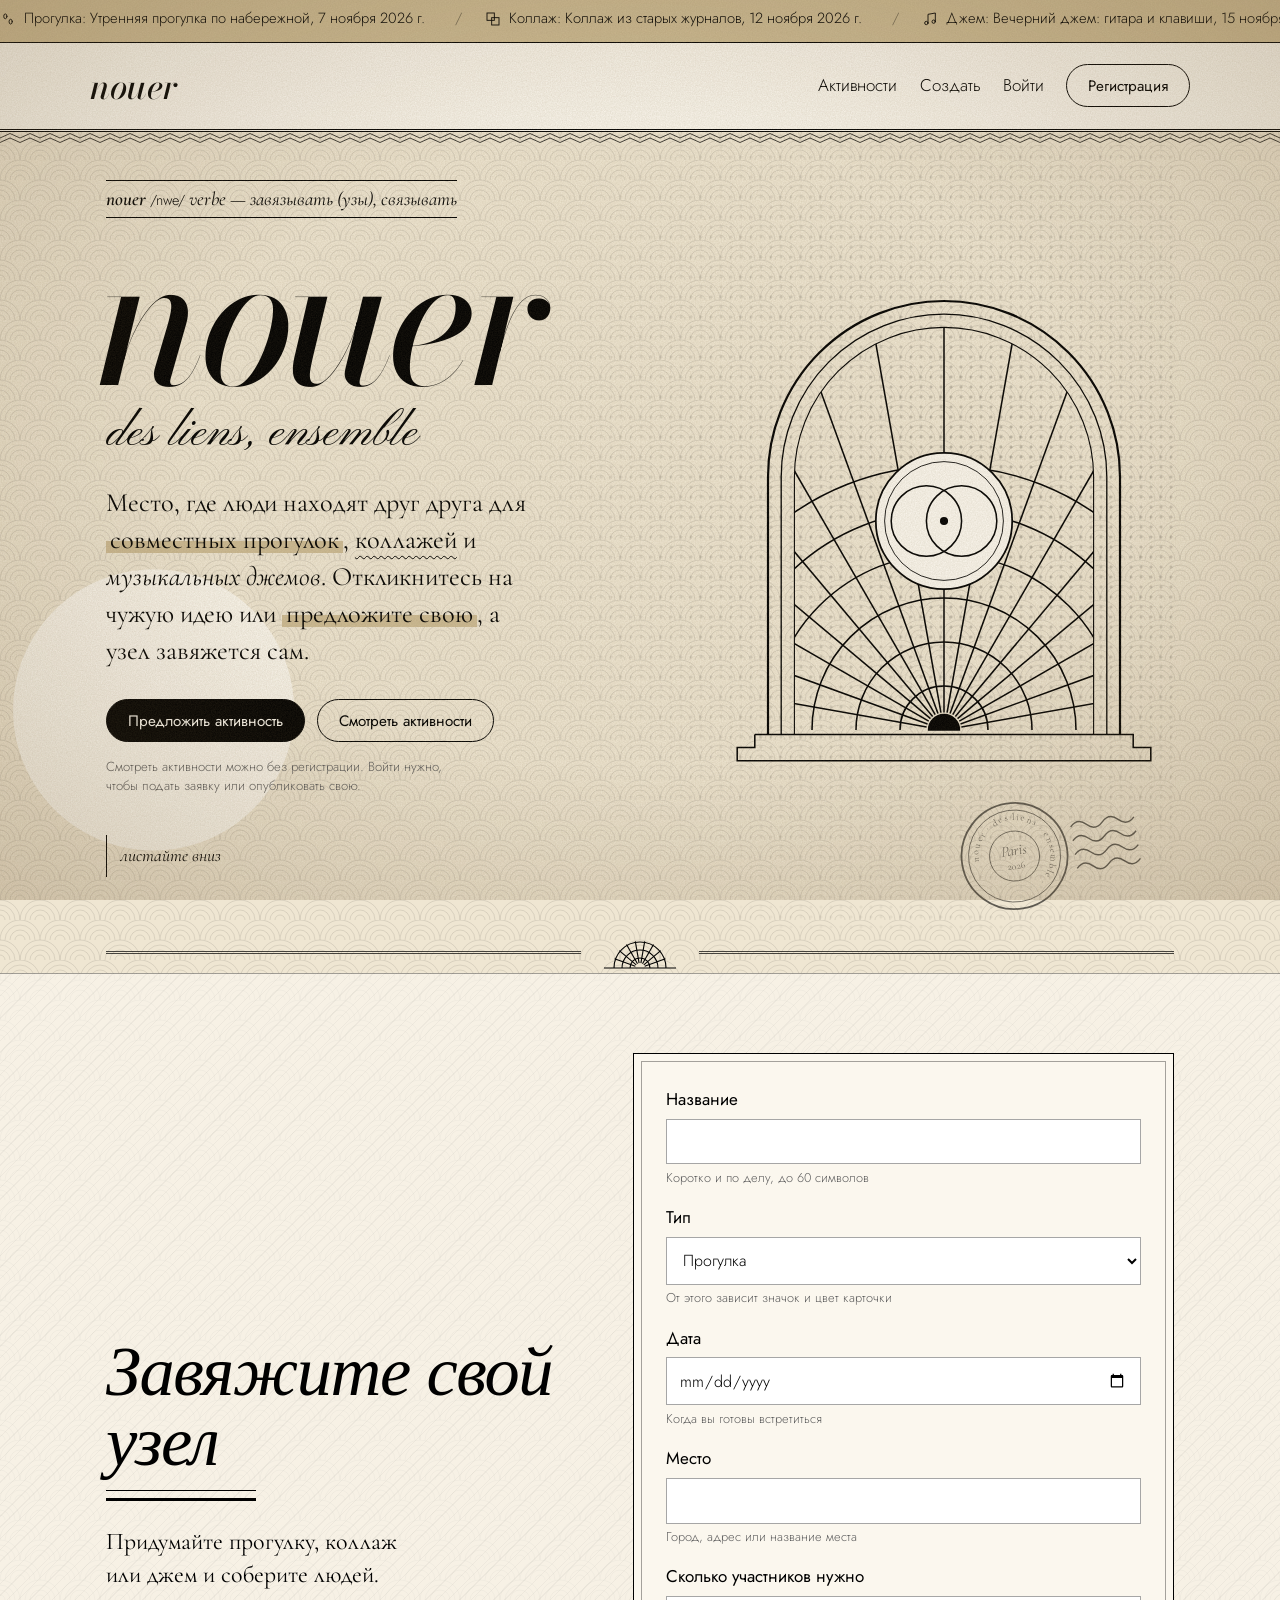
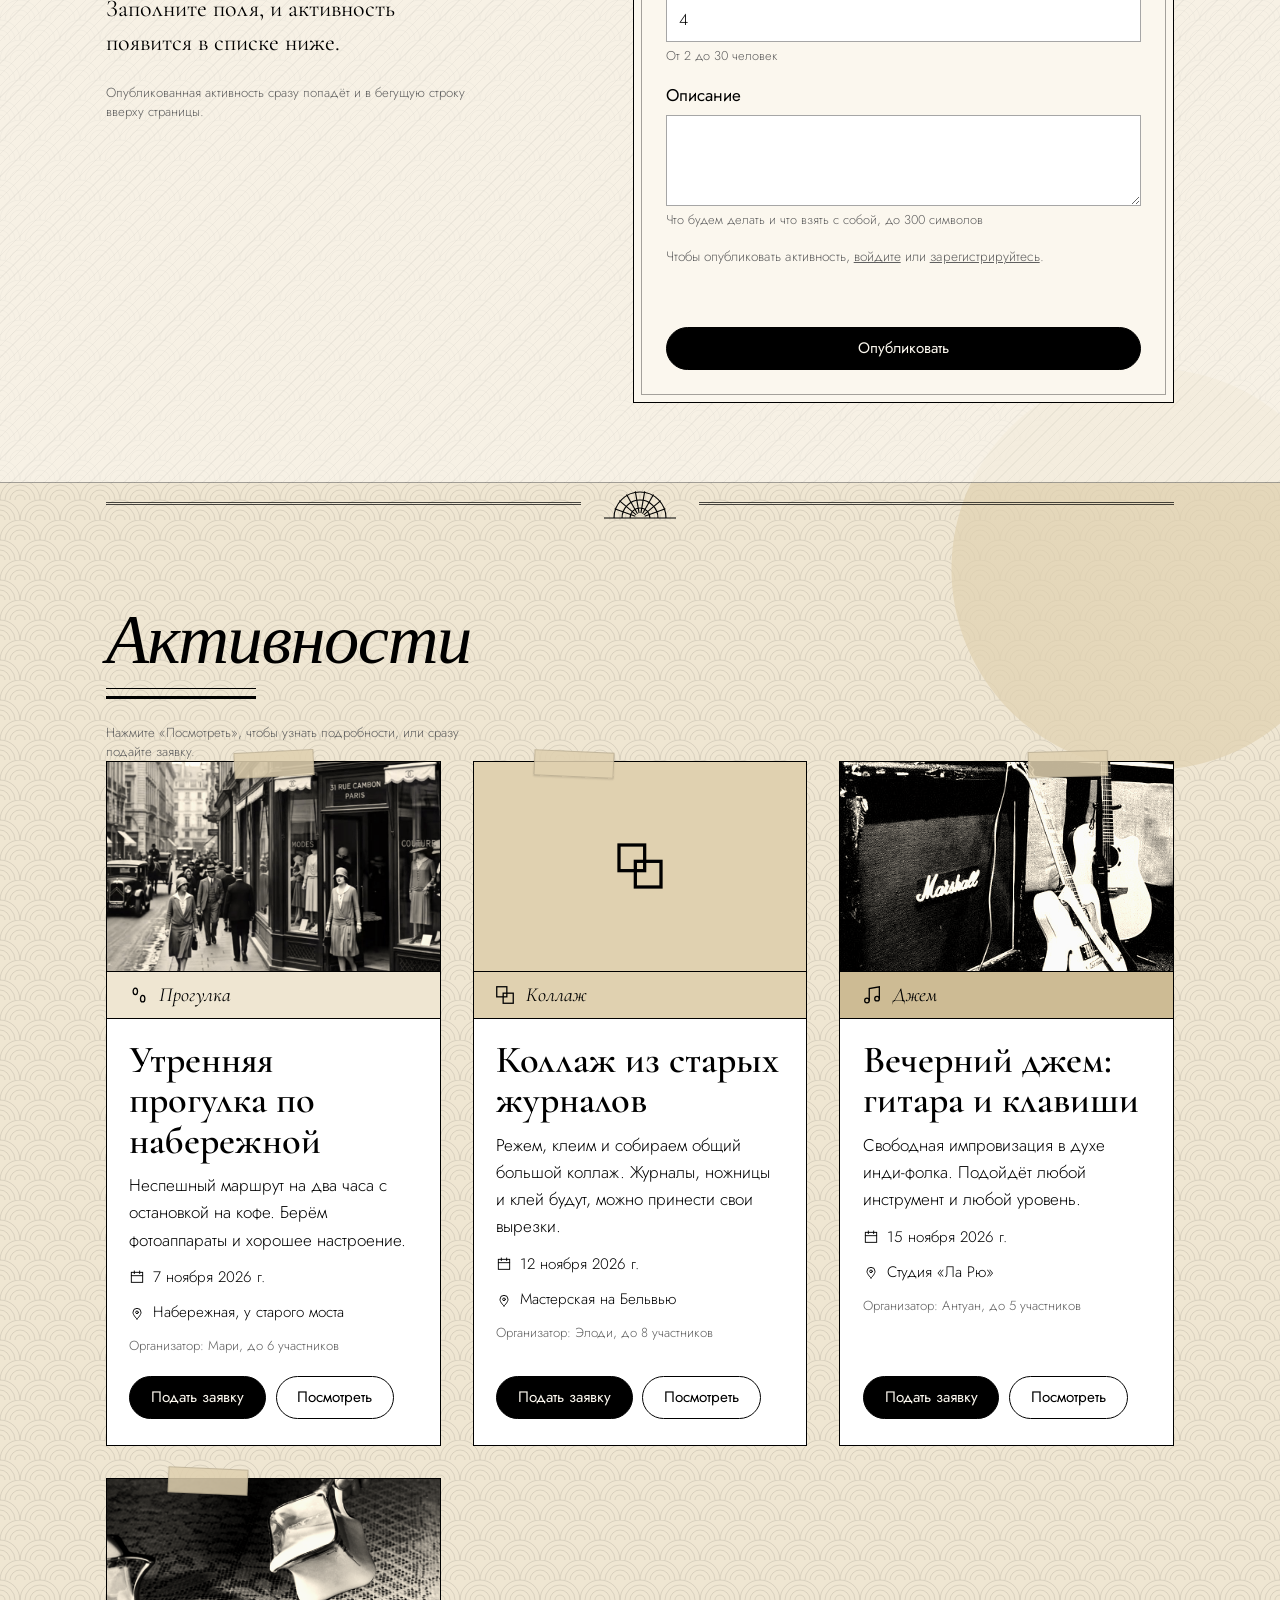
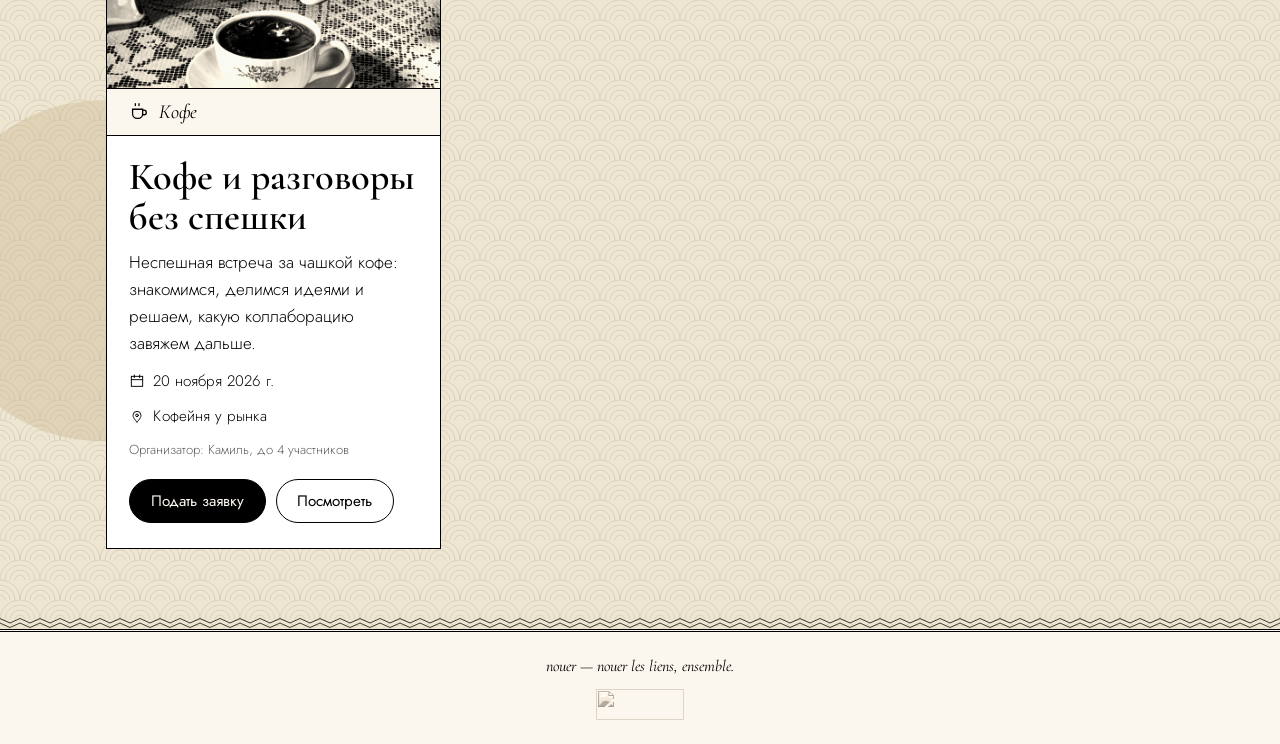
==== index.html @ 7a51d228 "Added LiveInternet counter" ====
<!DOCTYPE html>
<html lang="ru"><head><meta charset="UTF-8"><meta name="viewport" content="width=device-width,initial-scale=1"><link rel="preconnect" href="https://fonts.googleapis.com"><link rel="preconnect" href="https://fonts.gstatic.com" crossorigin><link href="https://fonts.googleapis.com/css2?family=Bodoni+Moda:ital,wght@1,400;1,600&family=Cormorant+Garamond:ital,wght@0,400;0,600;1,400;1,500&family=Jost:wght@300;400;500&family=Pinyon+Script&display=swap" rel="stylesheet"><link rel="stylesheet" href="style.css"><title>Коллаборации — nouer</title></head>
<body data-page="home">
<header id="hd" class="top"></header>
<main>
<section class="block hero" id="top">
<div class="hero-in">
<p class="entry"><i>nouer</i> <span>/nwe/</span> verbe &mdash; завязывать (узы), связывать</p>
<h1>nouer</h1>
<p class="sign">des liens, ensemble</p>
<p class="lead">Место, где люди находят друг друга для <mark>совместных прогулок</mark>, <u>коллажей</u> и <em>музыкальных джемов</em>. Откликнитесь на чужую идею или <mark>предложите свою</mark>, а узел завяжется сам.</p>
<p class="cta"><a class="btn solid" href="#create">Предложить активность</a> <a class="btn" href="#list">Смотреть активности</a></p>
<p class="note">Смотреть активности можно без регистрации. Войти нужно, чтобы подать заявку или опубликовать свою.</p>
<a class="scroll" href="#create"><i></i>листайте вниз</a>
</div>
<svg class="stamp" viewBox="0 0 230 120" fill="none" stroke="currentColor" aria-hidden="true">
<defs><path id="arc" d="M70 60m-36 0a36 36 0 1 1 72 0a36 36 0 1 1-72 0"/></defs>
<circle cx="70" cy="60" r="53" stroke-width="1.8"/><circle cx="70" cy="60" r="46" stroke-width=".8"/><circle cx="70" cy="60" r="25" stroke-width=".8"/>
<text font-size="9.6" letter-spacing="1.5" fill="currentColor" stroke="none"><textPath href="#arc">nouer · des liens · ensemble · </textPath></text>
<text x="70" y="59" text-anchor="middle" font-size="15" font-style="italic" fill="currentColor" stroke="none">Paris</text>
<text x="70" y="73" text-anchor="middle" font-size="10" fill="currentColor" stroke="none">2026</text>
<g stroke-width="1.4"><path d="M130 40q8-8 16 0t16 0t16 0t16 0"/><path d="M130 54q8-8 16 0t16 0t16 0t16 0"/><path d="M130 68q8-8 16 0t16 0t16 0t16 0"/><path d="M130 82q8-8 16 0t16 0t16 0t16 0"/></g>
</svg>
<svg class="knot" viewBox="0 0 400 440" fill="none" aria-hidden="true">
<defs><clipPath id="cl"><path d="M64 404V170A136 136 0 0 1 336 170V404Z"/></clipPath></defs>
<path class="d" pathLength="1" stroke-width="2" d="M40 404V170A160 160 0 0 1 360 170V404" style="--t:0.06s"/>
<path class="d" pathLength="1" stroke-width="1.2" d="M52 404V170A148 148 0 0 1 348 170V404" style="--t:0.12s"/>
<path class="d" pathLength="1" stroke-width="1" d="M64 404V170A136 136 0 0 1 336 170V404" style="--t:0.18s"/>
<path class="d" pathLength="1" d="M28 404H372V416H388V428H12V416H28Z" style="--t:0.24s"/>
<g clip-path="url(#cl)"><path class="d" pathLength="1" d="M160 400A40 40 0 0 1 240 400" style="--t:0.30s"/>
<path class="d" pathLength="1" d="M120 400A80 80 0 0 1 280 400" style="--t:0.36s"/>
<path class="d" pathLength="1" d="M80 400A120 120 0 0 1 320 400" style="--t:0.42s"/>
<path class="d" pathLength="1" d="M40 400A160 160 0 0 1 360 400" style="--t:0.48s"/>
<path class="d" pathLength="1" d="M0 400A200 200 0 0 1 400 400" style="--t:0.54s"/>
<path class="d" pathLength="1" d="M-40 400A240 240 0 0 1 440 400" style="--t:0.60s"/>
<line class="d" pathLength="1" x1="215.8" y1="397.2" x2="566.3" y2="335.4" style="--t:0.54s"/>
<line class="d" pathLength="1" x1="215.0" y1="394.5" x2="549.6" y2="272.8" style="--t:0.58s"/>
<line class="d" pathLength="1" x1="213.9" y1="392.0" x2="522.2" y2="214.0" style="--t:0.62s"/>
<line class="d" pathLength="1" x1="212.3" y1="389.7" x2="485.0" y2="160.9" style="--t:0.66s"/>
<line class="d" pathLength="1" x1="210.3" y1="387.7" x2="439.1" y2="115.0" style="--t:0.70s"/>
<line class="d" pathLength="1" x1="208.0" y1="386.1" x2="386.0" y2="77.8" style="--t:0.74s"/>
<line class="d" pathLength="1" x1="205.5" y1="385.0" x2="327.2" y2="50.4" style="--t:0.78s"/>
<line class="d" pathLength="1" x1="202.8" y1="384.2" x2="264.6" y2="33.7" style="--t:0.82s"/>
<line class="d" pathLength="1" x1="200.0" y1="384.0" x2="200.0" y2="28.0" style="--t:0.86s"/>
<line class="d" pathLength="1" x1="197.2" y1="384.2" x2="135.4" y2="33.7" style="--t:0.90s"/>
<line class="d" pathLength="1" x1="194.5" y1="385.0" x2="72.8" y2="50.4" style="--t:0.94s"/>
<line class="d" pathLength="1" x1="192.0" y1="386.1" x2="14.0" y2="77.8" style="--t:0.98s"/>
<line class="d" pathLength="1" x1="189.7" y1="387.7" x2="-39.1" y2="115.0" style="--t:1.02s"/>
<line class="d" pathLength="1" x1="187.7" y1="389.7" x2="-85.0" y2="160.9" style="--t:1.06s"/>
<line class="d" pathLength="1" x1="186.1" y1="392.0" x2="-122.2" y2="214.0" style="--t:1.10s"/>
<line class="d" pathLength="1" x1="185.0" y1="394.5" x2="-149.6" y2="272.8" style="--t:1.14s"/>
<line class="d" pathLength="1" x1="184.2" y1="397.2" x2="-166.3" y2="335.4" style="--t:1.18s"/></g>
<path d="M186 400A14 14 0 0 1 214 400Z" fill="currentColor"/>
<circle class="d m" pathLength="1" cx="200" cy="210" r="62" stroke-width="1.6" style="--t:1.68s"/>
<circle class="d" pathLength="1" cx="200" cy="210" r="54" stroke-width=".8" style="--t:1.74s"/>
<circle class="d" pathLength="1" cx="184" cy="210" r="32" stroke-width="1.4" style="--t:1.80s"/>
<circle class="d" pathLength="1" cx="216" cy="210" r="32" stroke-width="1.4" style="--t:1.86s"/>
<circle cx="200" cy="210" r="3" fill="currentColor"/>
</svg>
</section>
<div class="orn" aria-hidden="true"><svg viewBox="0 0 80 34" width="80" height="34" fill="none" stroke="currentColor" stroke-width="1.1"><path d="M30 32A10 10 0 0 1 50 32M22 32A18 18 0 0 1 58 32M14 32A26 26 0 0 1 66 32M4 32H76"/><line x1="44.7" y1="30.3" x2="65.4" y2="22.8"/><line x1="43.8" y1="28.8" x2="60.7" y2="14.6"/><line x1="42.5" y1="27.7" x2="53.5" y2="8.6"/><line x1="40.9" y1="27.1" x2="44.7" y2="5.4"/><line x1="39.1" y1="27.1" x2="35.3" y2="5.4"/><line x1="37.5" y1="27.7" x2="26.5" y2="8.6"/><line x1="36.2" y1="28.8" x2="19.3" y2="14.6"/><line x1="35.3" y1="30.3" x2="14.6" y2="22.8"/></svg></div>
<section class="block" id="create"><div class="split rv">
<div><h2>Завяжите свой узел</h2><p class="sub">Придумайте прогулку, коллаж или джем и соберите людей. Заполните поля, и активность появится в списке ниже.</p>
<p class="note">Опубликованная активность сразу попадёт и в бегущую строку вверху страницы.</p></div>
<form id="f" novalidate>
<label>Название<input name="title" required maxlength="60"><small>Коротко и по делу, до 60 символов</small></label>
<label>Тип<select name="type"><option value="walk">Прогулка</option><option value="collage">Коллаж</option><option value="music">Джем</option><option value="coffee">Кофе</option></select><small>От этого зависит значок и цвет карточки</small></label>
<label>Дата<input name="date" type="date" required><small>Когда вы готовы встретиться</small></label>
<label>Место<input name="place" required maxlength="60"><small>Город, адрес или название места</small></label>
<label>Сколько участников нужно<input name="max" type="number" min="2" max="30" value="4" required><small>От 2 до 30 человек</small></label>
<label>Описание<textarea name="desc" rows="3" required maxlength="300"></textarea><small>Что будем делать и что взять с собой, до 300 символов</small></label>
<p id="hint" class="hint"></p><p class="err" role="alert"></p><button class="btn solid">Опубликовать</button></form>
</div></section>
<div class="orn" aria-hidden="true"><svg viewBox="0 0 80 34" width="80" height="34" fill="none" stroke="currentColor" stroke-width="1.1"><path d="M30 32A10 10 0 0 1 50 32M22 32A18 18 0 0 1 58 32M14 32A26 26 0 0 1 66 32M4 32H76"/><line x1="44.7" y1="30.3" x2="65.4" y2="22.8"/><line x1="43.8" y1="28.8" x2="60.7" y2="14.6"/><line x1="42.5" y1="27.7" x2="53.5" y2="8.6"/><line x1="40.9" y1="27.1" x2="44.7" y2="5.4"/><line x1="39.1" y1="27.1" x2="35.3" y2="5.4"/><line x1="37.5" y1="27.7" x2="26.5" y2="8.6"/><line x1="36.2" y1="28.8" x2="19.3" y2="14.6"/><line x1="35.3" y1="30.3" x2="14.6" y2="22.8"/></svg></div>
<section class="block" id="list"><div class="rv"><h2>Активности</h2><p class="note">Нажмите «Посмотреть», чтобы узнать подробности, или сразу подайте заявку.</p><div id="grid" class="grid"></div></div></section>
</main>
<footer>nouer &mdash; nouer les liens, ensemble.
<div class="counter">
<!--LiveInternet counter--><a href="https://www.liveinternet.ru/click"
target="_blank"><img id="licntFFEA" width="88" height="31" style="border:0" 
title="LiveInternet: показано число просмотров за 24 часа, посетителей за 24 часа и за сегодня"
src="[data-uri]"
alt=""/></a><script>(function(d,s){d.getElementById("licntFFEA").src=
"https://counter.yadro.ru/hit?t17.6;r"+escape(d.referrer)+
((typeof(s)=="undefined")?"":";s"+s.width+"*"+s.height+"*"+
(s.colorDepth?s.colorDepth:s.pixelDepth))+";u"+escape(d.URL)+
";h"+escape(d.title.substring(0,150))+";"+Math.random()})
(document,screen)</script><!--/LiveInternet-->
</div>
</footer>
<script src="script.js"></script>
</body></html>
---- style.css ----
:root{--ivory:#FBF7EE;--beige:#EFE6D2;--sand:#E0D1B0;--taupe:#CDBB94;--white:#fff;--gray:#5f5f5f;--ink:#000;--line:rgba(0,0,0,.35);
--disp:"Bodoni Moda",Georgia,serif;--serif:"Cormorant Garamond",Georgia,serif;--sans:"Jost",system-ui,sans-serif;--script:"Pinyon Script",cursive}
*{box-sizing:border-box}html{scroll-behavior:smooth;scroll-padding-top:1rem}
body{margin:0;color:var(--ink);font:300 1.0625rem/1.6 var(--sans);min-height:100vh;display:flex;flex-direction:column;background:
 radial-gradient(circle at 12% 18%,rgba(251,247,238,.9) 0 140px,transparent 141px),
 radial-gradient(circle at 90% 55%,rgba(224,209,176,.7) 0 200px,transparent 201px),
 radial-gradient(circle at 8% 88%,rgba(205,187,148,.45) 0 170px,transparent 171px),
 url("data:image/svg+xml,%3Csvg xmlns='http://www.w3.org/2000/svg' width='40' height='40' fill='none' stroke='black' stroke-opacity='.09'%3E%3Cpath d='M15 20A5 5 0 0 1 25 20M10 20A10 10 0 0 1 30 20M5 20A15 15 0 0 1 35 20M0 20A20 20 0 0 1 40 20M-5 40A5 5 0 0 1 5 40M-10 40A10 10 0 0 1 10 40M-15 40A15 15 0 0 1 15 40M-20 40A20 20 0 0 1 20 40M35 40A5 5 0 0 1 45 40M30 40A10 10 0 0 1 50 40M25 40A15 15 0 0 1 55 40M20 40A20 20 0 0 1 60 40'/%3E%3C/svg%3E") 0 0/40px 40px repeat,var(--beige)}
main{flex:1;width:min(1100px,100% - 2rem);margin:0 auto;padding:2rem 0 4rem}
body[data-page=home] main{padding:0}
h1,h2,h3,.logo{font-family:var(--serif);font-weight:400;line-height:1.1;margin:0}
h2{font:italic 500 clamp(2.6rem,6vw,4.4rem)/1 var(--disp);letter-spacing:-.02em;margin-bottom:1.5rem}
h3{font-size:2.4rem;font-weight:600;line-height:1.05}
a{color:inherit}:focus-visible{outline:2px solid var(--ink);outline-offset:3px}
.ic{flex:none;vertical-align:middle}
/* бегущая строка */
.ticker{background:var(--taupe);border-bottom:1px solid var(--ink);overflow:hidden;white-space:nowrap;font-size:.92rem;padding:.45rem 0}
.track{display:inline-flex;animation:run 45s linear infinite}.ticker:hover .track{animation-play-state:paused}
.set{display:inline-flex;flex:none}.set a{display:inline-flex;align-items:center;gap:.5rem;text-decoration:none}
.set a::after{content:"/";margin:0 1.4rem;font-weight:300;opacity:.45}
@keyframes run{to{transform:translateX(-50%)}}
.top{display:flex;justify-content:space-between;align-items:center;flex-wrap:wrap;gap:1rem;padding:1rem max(1rem,calc(50% - 550px));background:var(--ivory);border-bottom:3px double var(--ink)}
.logo{font:italic 500 2.2rem var(--disp);text-decoration:none}
nav{display:flex;gap:1.4rem;align-items:center;flex-wrap:wrap}nav a{text-decoration:none}nav a:not(.btn):hover{text-decoration:underline}
.btn{display:inline-block;font:400 .95rem var(--sans);padding:.6rem 1.3rem;border:1px solid var(--ink);border-radius:999px;background:transparent;color:var(--ink);text-decoration:none;cursor:pointer;transition:background .2s,color .2s}
.btn:hover,.btn.solid{background:var(--ink);color:var(--ivory)}.btn.solid:hover{background:var(--sand);color:var(--ink)}
.btn[disabled]{background:var(--sand);color:var(--ink);cursor:default}
/* блоки главной */
.block{width:min(1100px,100% - 2rem);margin:0 auto;padding:5rem 0;min-height:calc(100vh - 7rem);display:flex;flex-direction:column;justify-content:center}
.hero{position:relative;display:grid;grid-template-columns:1.25fr 1fr;align-items:center;gap:2rem;padding:3rem 0}
.entry{display:inline-block;margin:0;padding:.4rem 0;border-block:1px solid var(--ink);font:italic 1.2rem var(--serif)}
.entry i{font-weight:600}.entry span{font:300 .9rem var(--sans)}
.hero h1{font:italic 500 clamp(5.5rem,17vw,12rem)/.85 var(--disp);letter-spacing:-.04em;margin:1rem 0 0 -.05em}
.sign{font:clamp(2rem,4vw,3rem) var(--script);margin:.4rem 0 1.4rem}
.lead{font:400 1.65rem/1.4 var(--serif);max-width:34ch;margin:0 0 1.8rem}
mark{background:linear-gradient(transparent 52%,var(--taupe) 52% 92%,transparent 92%);color:inherit;padding:0 .15em}
u{text-decoration:underline wavy var(--ink) 1px;text-underline-offset:.28em}
.lead em{font-style:italic}
.cta{display:flex;gap:.8rem;flex-wrap:wrap;margin:0}
.scroll{display:inline-flex;align-items:center;gap:.8rem;margin-top:2.5rem;text-decoration:none;font:italic 1.1rem var(--serif)}
.scroll i{width:1px;height:42px;background:var(--ink);transform-origin:top;animation:grow 2.2s ease-in-out infinite}
@keyframes grow{0%{transform:scaleY(0)}60%,100%{transform:scaleY(1);opacity:.1}}
.knot{width:100%;max-width:440px;justify-self:center;overflow:visible}
.knot{stroke:var(--ink);stroke-width:1.4}
.knot .d{stroke-dasharray:1;stroke-dashoffset:1;animation:draw 2.6s ease-out forwards;animation-delay:var(--t,0s)}
.knot .m{fill:var(--ivory)}
@keyframes draw{to{stroke-dashoffset:0}}
.split{display:grid;grid-template-columns:1fr 1.15fr;gap:3.5rem;align-items:center}
.sub{font:400 1.5rem/1.4 var(--serif);max-width:28ch}
.rv{transition:opacity .9s,transform .9s}.js .rv:not(.in){opacity:0;transform:translateY(32px)}
/* карточки */
.grid{display:grid;grid-template-columns:repeat(auto-fill,minmax(300px,1fr));gap:2rem}
.card{position:relative;background:var(--white);border:1px solid var(--ink);display:flex;flex-direction:column;transition:transform .2s,box-shadow .2s}
.card:hover{transform:translate(-4px,-4px);box-shadow:8px 8px 0 var(--taupe)}
.ct{display:flex;align-items:center;gap:.6rem;padding:.7rem 1.3rem;border-bottom:1px solid var(--ink);font:italic 1.25rem var(--serif)}
.t-walk{background:var(--beige)}.t-collage{background:var(--sand)}.t-music{background:var(--taupe)}.t-coffee{background:var(--ivory)}
.body{padding:1.3rem 1.4rem 1.6rem;display:flex;flex-direction:column;gap:.7rem;flex:1}
.body p{margin:0}.meta{display:flex;align-items:center;gap:.5rem;font-size:.95rem}
.row{display:flex;gap:.6rem;flex-wrap:wrap;margin-top:auto;padding-top:.6rem}
.empty{grid-column:1/-1}
.back{display:inline-block;margin-bottom:1.5rem}
.detail{background:var(--white);border:1px solid var(--ink);padding:2.5rem}
.big{display:inline-flex;padding:1rem;background:var(--sand);border:1px solid var(--ink);margin-bottom:1.2rem}
.detail h1{font:italic 500 clamp(2.6rem,7vw,4.6rem)/1.05 var(--disp)}
.detail dl{display:grid;grid-template-columns:max-content 1fr;gap:.5rem 1.5rem;margin:1.5rem 0}
.detail dt{font-weight:500;display:flex;gap:.5rem;align-items:center}.detail dd{margin:0}.detail p{max-width:60ch}
/* формы */
.narrow{max-width:30rem;margin:2rem auto}.narrow h1{font:italic 500 3rem var(--disp);margin-bottom:1.5rem}
form{display:grid;gap:1.1rem;background:var(--ivory);border:1px solid var(--ink);padding:2rem}
label{display:grid;gap:.35rem;font-weight:400}
input,select,textarea{font:300 1rem var(--sans);color:var(--ink);padding:.65rem .8rem;background:var(--white);border:1px solid var(--line);border-radius:0;width:100%}
.err{font-weight:500;margin:0;min-height:1.4em}.hint{margin:0;font-size:.85rem;color:var(--gray)}.hint:empty{display:none}
.note{margin:.9rem 0 0;font-size:.82rem;line-height:1.45;color:var(--gray);max-width:46ch}
label small{font-weight:300;font-size:.8rem;line-height:1.3;color:var(--gray)}
.body .note{margin:0}.alt{margin-top:1rem}
footer{text-align:center;padding:1.5rem;font:italic 1rem var(--serif);border-top:3px double var(--ink);background:var(--ivory)}
@media(max-width:800px){.hero,.split{grid-template-columns:1fr}.knot{max-width:260px}.block{padding:3rem 0}.detail{padding:1.5rem}}
@media(prefers-reduced-motion:reduce){html{scroll-behavior:auto}*{animation:none!important;transition:none!important}.knot .d{stroke-dashoffset:0}.ticker{overflow-x:auto}}

/* фотографии */
.pw{height:210px;overflow:hidden;border-bottom:1px solid var(--ink);background:var(--sand)}
.pw.none{display:flex;align-items:center;justify-content:center}
.pw img{display:block;width:100%;height:100%;object-fit:cover;transition:transform .6s}
.card:hover .pw img{transform:scale(1.05)}
img.walk{object-position:50% 78%}img.music{object-position:50% 60%}img.coffee{object-position:50% 55%}
.dimg{display:block;width:100%;height:clamp(240px,40vw,460px);object-fit:cover;border:1px solid var(--ink);margin-bottom:1.5rem}

/* винтаж: зерно, виньетка, полутона, марка, скотч */
body{overflow-x:clip}
body::before{content:"";position:fixed;inset:0;z-index:99;pointer-events:none;background:radial-gradient(ellipse at center,transparent 50%,rgba(110,80,40,.2) 100%)}
body::after{content:"";position:fixed;inset:0;z-index:100;pointer-events:none;opacity:.22;background:url("data:image/svg+xml,%3Csvg xmlns='http://www.w3.org/2000/svg' width='240' height='240'%3E%3Cfilter id='n'%3E%3CfeTurbulence type='fractalNoise' baseFrequency='.8' numOctaves='3' stitchTiles='stitch'/%3E%3CfeColorMatrix values='0 0 0 0 .25 0 0 0 0 .18 0 0 0 0 .08 0 0 0 .9 0'/%3E%3C/filter%3E%3Crect width='100%25' height='100%25' filter='url(%23n)'/%3E%3C/svg%3E")}
.hero::before{content:"";position:absolute;inset:0;z-index:-1;pointer-events:none;
 background:radial-gradient(circle,rgba(0,0,0,.45) 1.3px,transparent 1.8px) 0 0/10px 10px;
 -webkit-mask-image:radial-gradient(circle at 82% 45%,#000,transparent 55%);mask-image:radial-gradient(circle at 82% 45%,#000,transparent 55%);opacity:.5}
.stamp{position:absolute;right:0;bottom:1.5rem;width:230px;transform:rotate(-9deg);opacity:.6;color:var(--ink)}
.stamp text{font-family:var(--serif)}
#create{position:relative}
#create::before{content:"";position:absolute;z-index:-1;inset-block:0;left:50%;width:100vw;margin-left:-50vw;border-block:1px solid var(--line);
 background:repeating-linear-gradient(135deg,transparent 0 7px,rgba(0,0,0,.035) 7px 8px),rgba(251,247,238,.7)}
.pw img,.dimg{filter:sepia(.3) contrast(1.06) brightness(.98)}
.card::before{content:"";position:absolute;z-index:2;top:-11px;left:50%;width:78px;height:24px;margin-left:-39px;transform:rotate(-3deg);background:rgba(224,209,176,.85);border:1px solid rgba(0,0,0,.14);box-shadow:0 1px 2px rgba(0,0,0,.12)}
.card:nth-child(even)::before{transform:rotate(2.5deg);left:30%}.card:nth-child(3n)::before{left:68%;transform:rotate(-1.5deg)}
@media(max-width:800px){.stamp{width:150px;bottom:.5rem}}

/* ар-деко */
.orn{width:min(1100px,100% - 2rem);margin:0 auto;display:flex;align-items:center;gap:1.2rem;height:40px}
.orn::before,.orn::after{content:"";flex:1;border-top:3px double var(--ink);opacity:.7}
.orn svg{flex:none}
.top{position:relative}
.top::after,footer::before{content:"";position:absolute;left:0;right:0;height:10px;background:url("data:image/svg+xml,%3Csvg xmlns='http://www.w3.org/2000/svg' width='20' height='10' fill='none' stroke='black' stroke-opacity='.75'%3E%3Cpath d='M0 5L10 .5L20 5M0 9.5L10 5L20 9.5'/%3E%3C/svg%3E") repeat-x}
.top::after{top:100%;margin-top:4px}
footer{position:relative}footer::before{bottom:100%;margin-bottom:4px;transform:scaleY(-1)}
h2::after{content:"";display:block;width:150px;height:7px;margin-top:.9rem;border-top:1px solid var(--ink);border-bottom:3px solid var(--ink)}
.detail,form{outline:1px solid var(--line);outline-offset:-9px}

.counter{margin-top:.8rem;line-height:0}
.counter img{filter:grayscale(1) sepia(.3) contrast(1.05);opacity:.85}
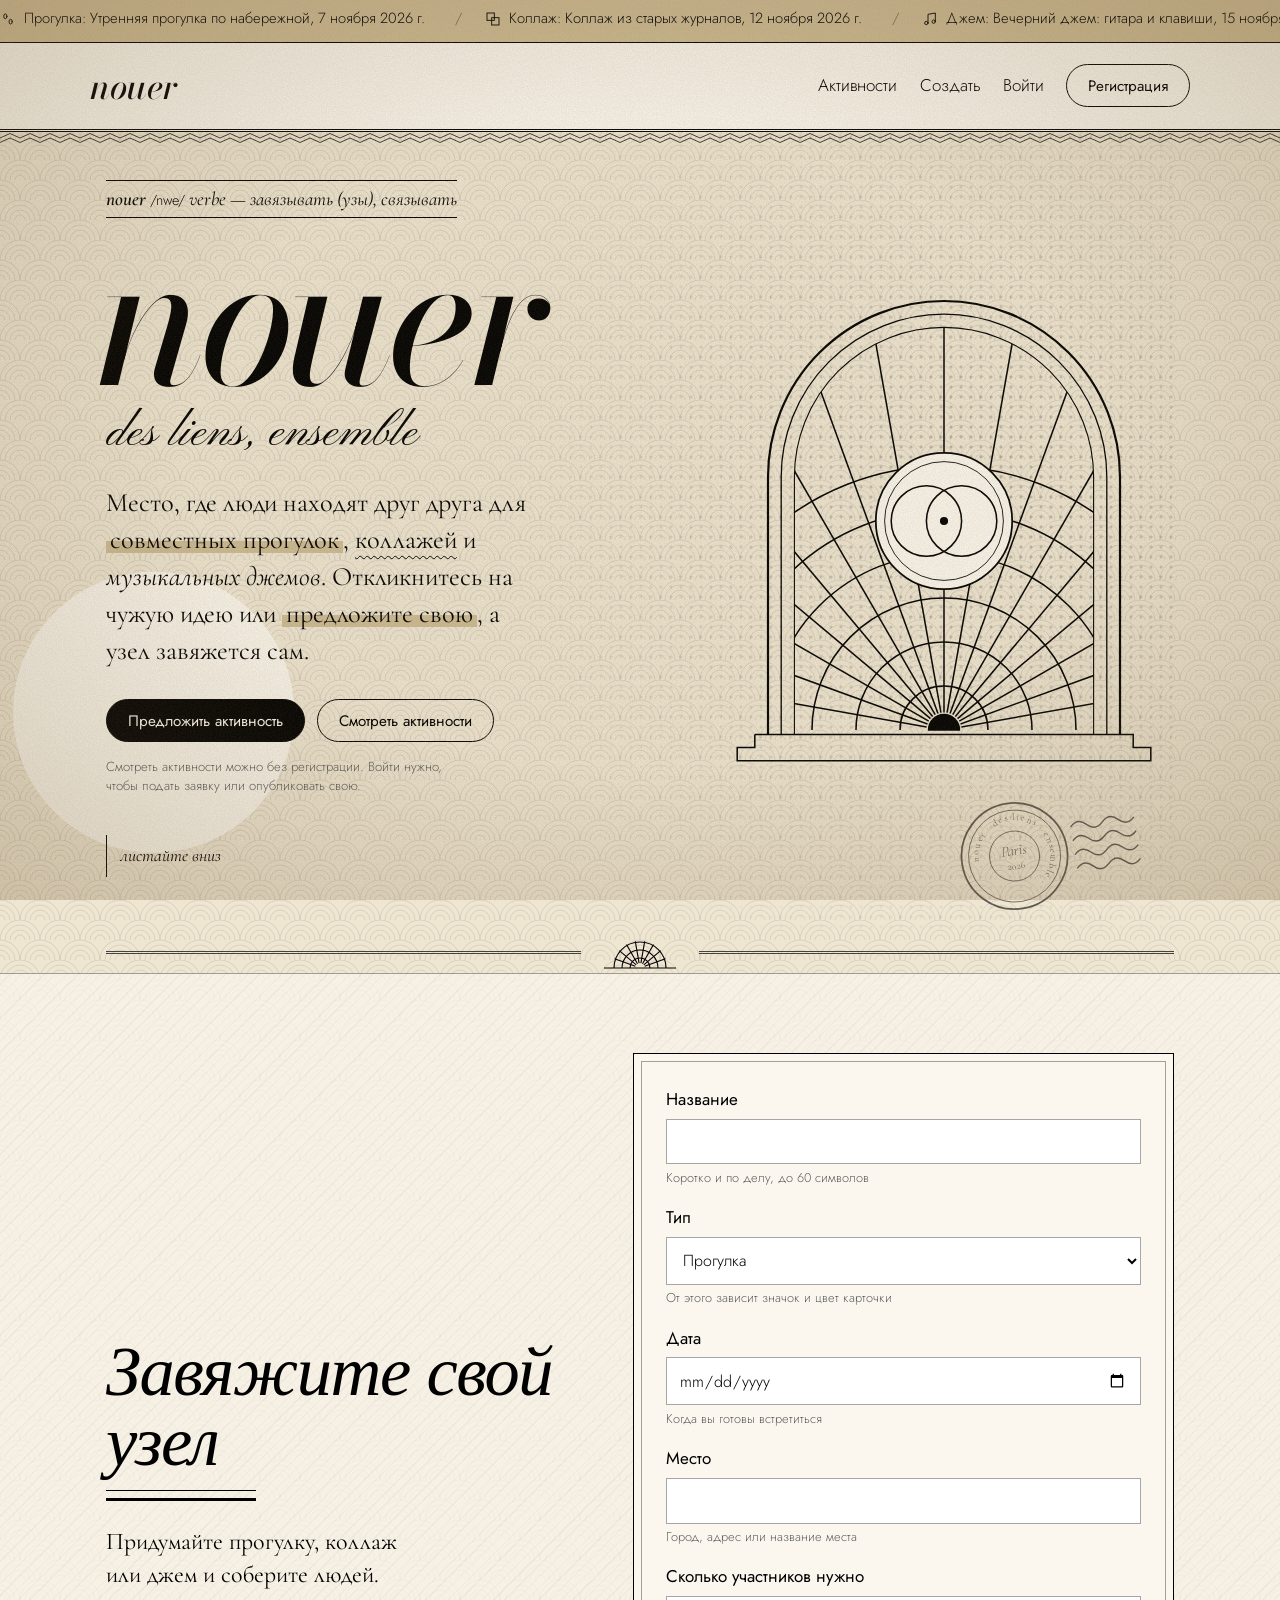
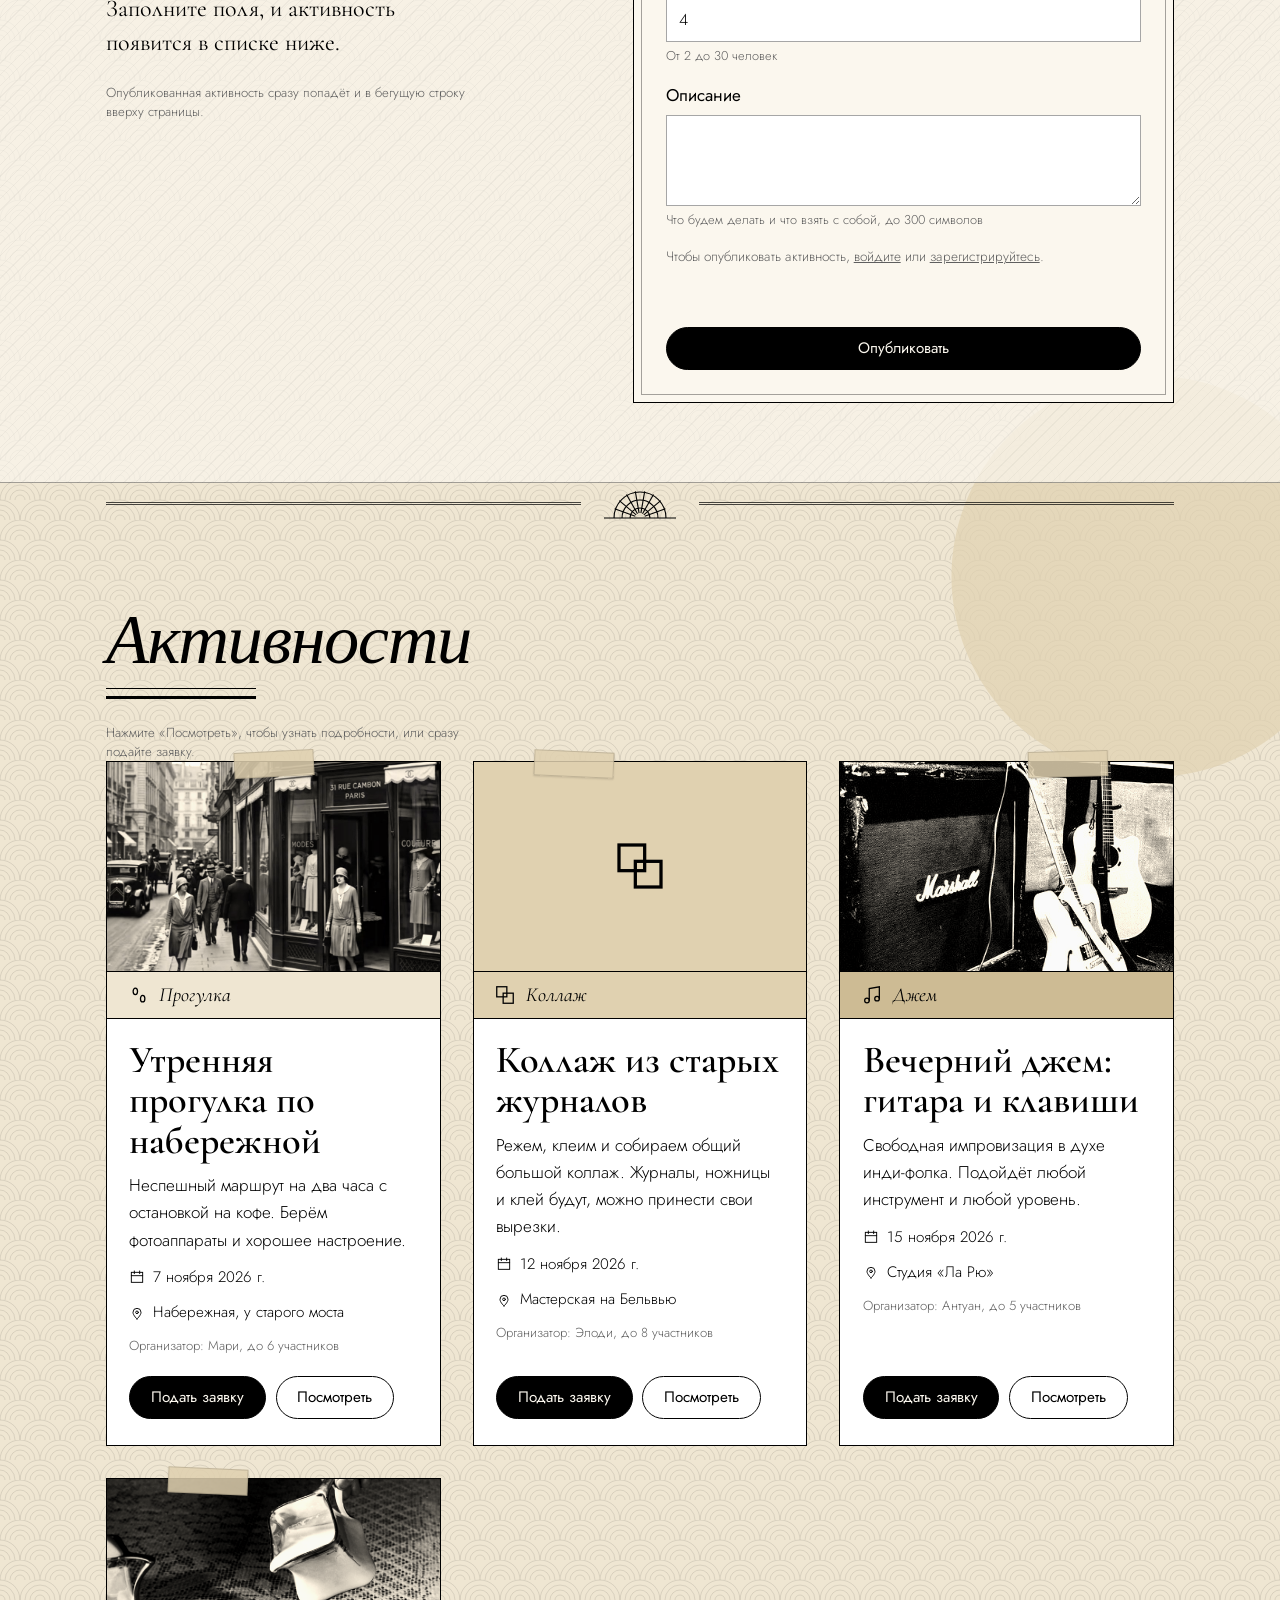
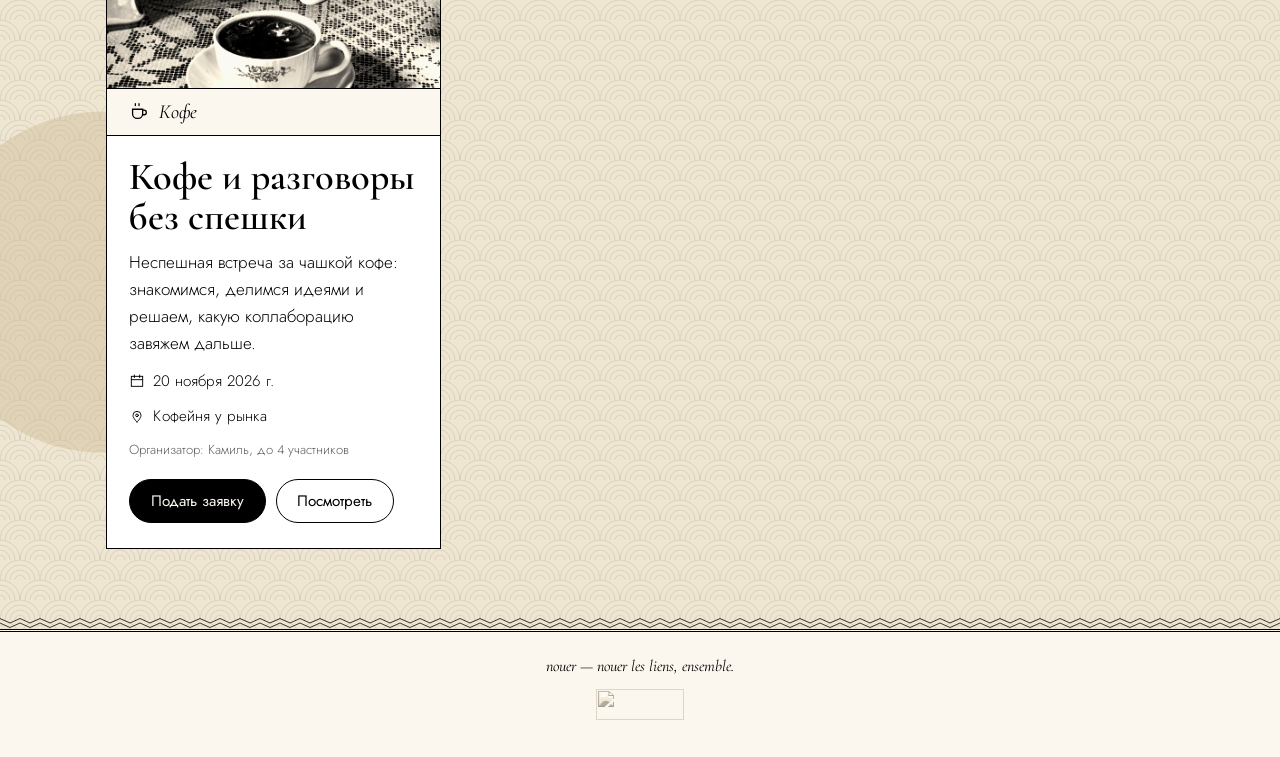
==== commit c273427b: "Added SberADS couner" ====
--- a/index.html
+++ b/index.html
@@ -87,6 +87,38 @@
 ";h"+escape(d.title.substring(0,150))+";"+Math.random()})
 (document,screen)</script><!--/LiveInternet-->
 </div>
+
+<div class="counter">
+    <!-- Top100 (Kraken) Counter -->
+<script>
+    (function (w, d, c) {
+    (w[c] = w[c] || []).push(function() {
+        var options = {
+            project: 7752927,
+        };
+        try {
+            w.top100Counter = new top100(options);
+        } catch(e) { }
+    });
+    var n = d.getElementsByTagName("script")[0],
+    s = d.createElement("script"),
+    f = function () { n.parentNode.insertBefore(s, n); };
+    s.type = "text/javascript";
+    s.async = true;
+    s.src =
+    (d.location.protocol == "https:" ? "https:" : "http:") +
+    "//st.top100.ru/top100/top100.js";
+
+    if (w.opera == "[object Opera]") {
+    d.addEventListener("DOMContentLoaded", f, false);
+} else { f(); }
+})(window, document, "_top100q");
+</script>
+<noscript>
+  <img src="//counter.rambler.ru/top100.cnt?pid=7752927" alt="Топ-100" />
+</noscript>
+<!-- END Top100 (Kraken) Counter -->
+</div>
 </footer>
 <script src="script.js"></script>
 </body></html>
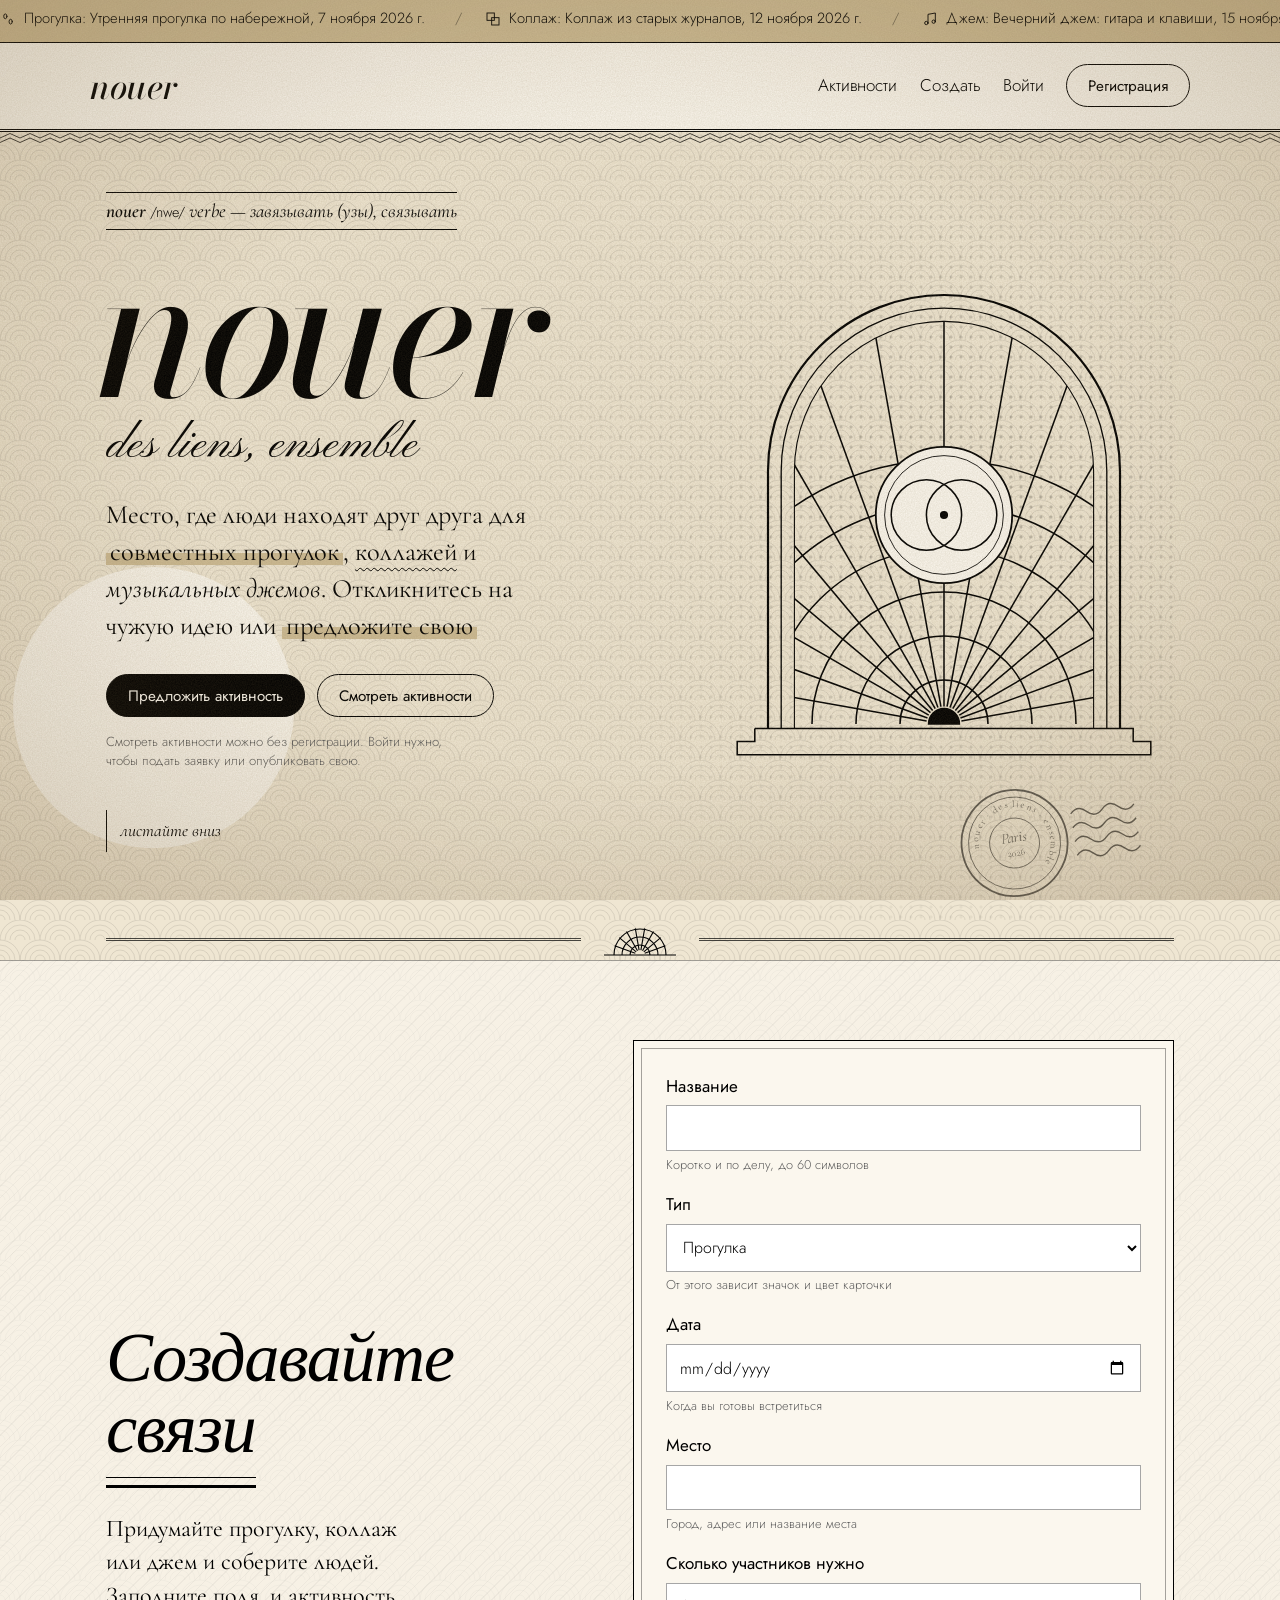
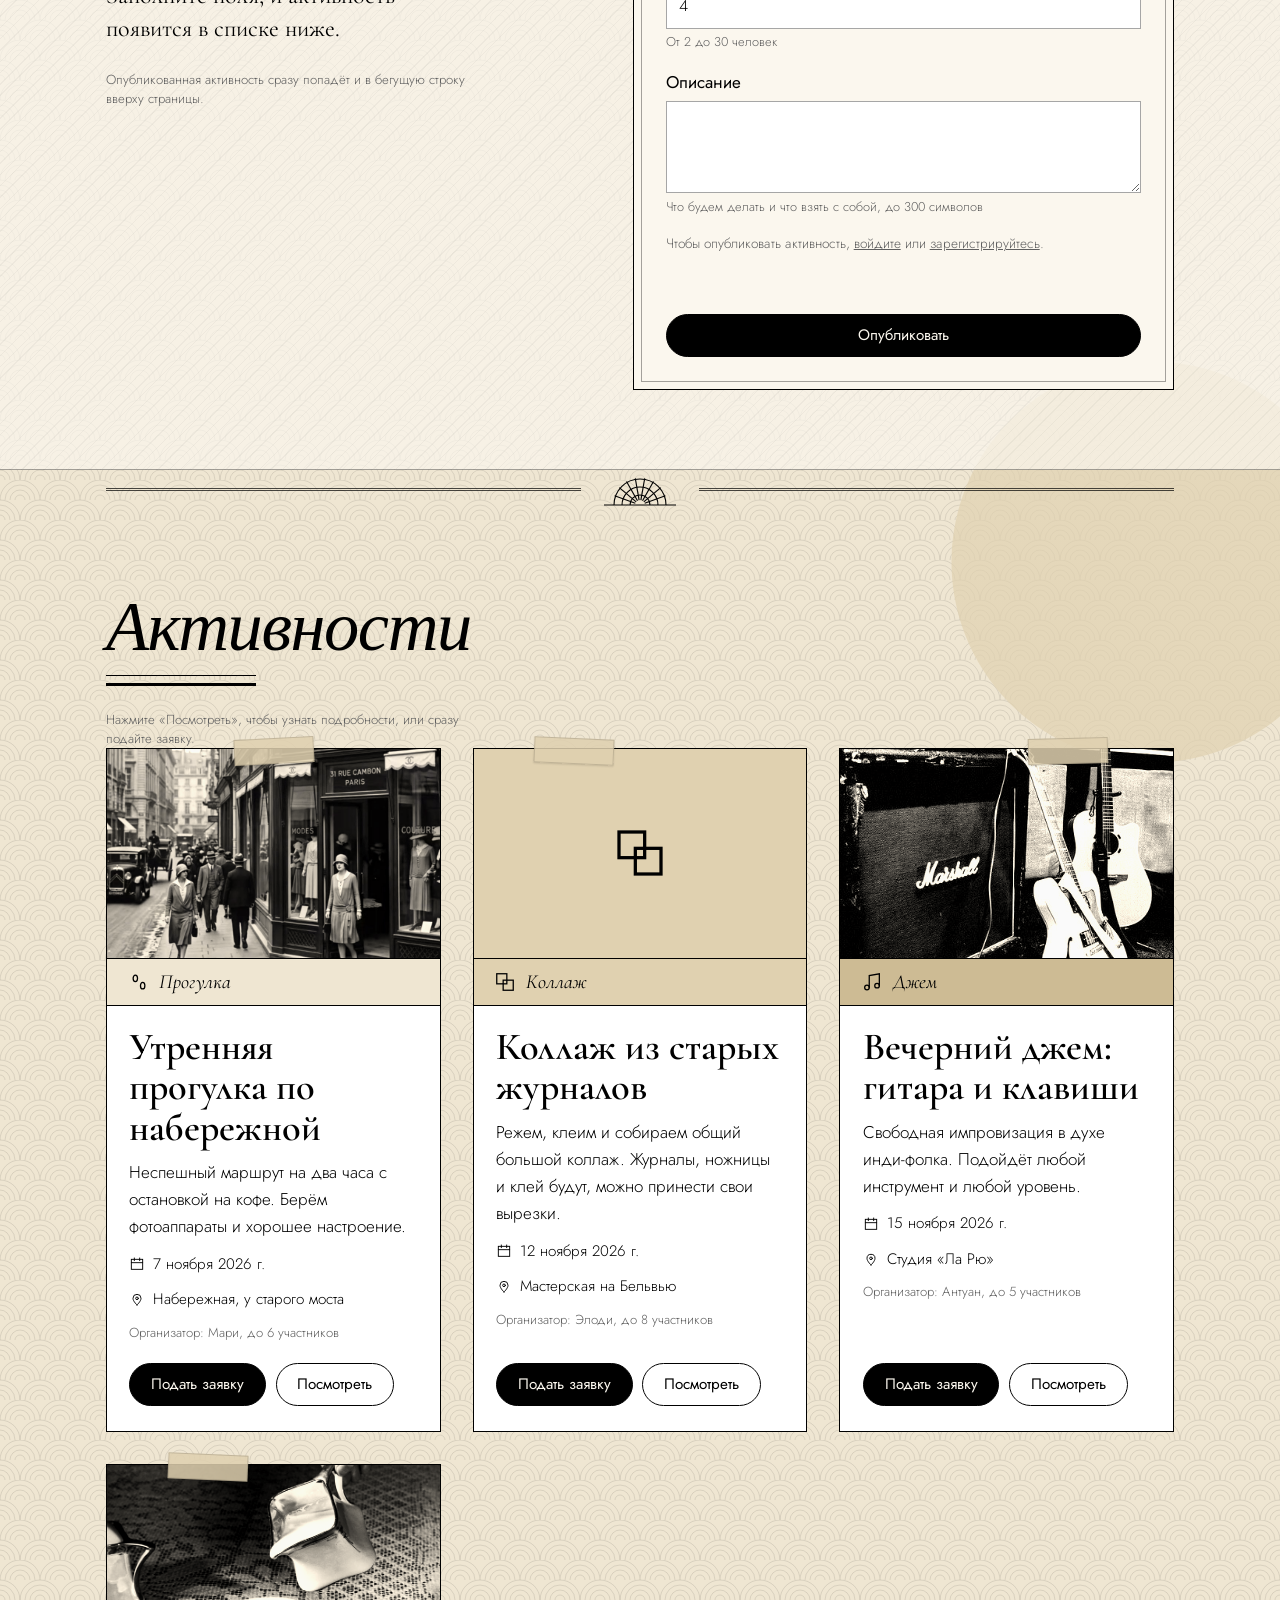
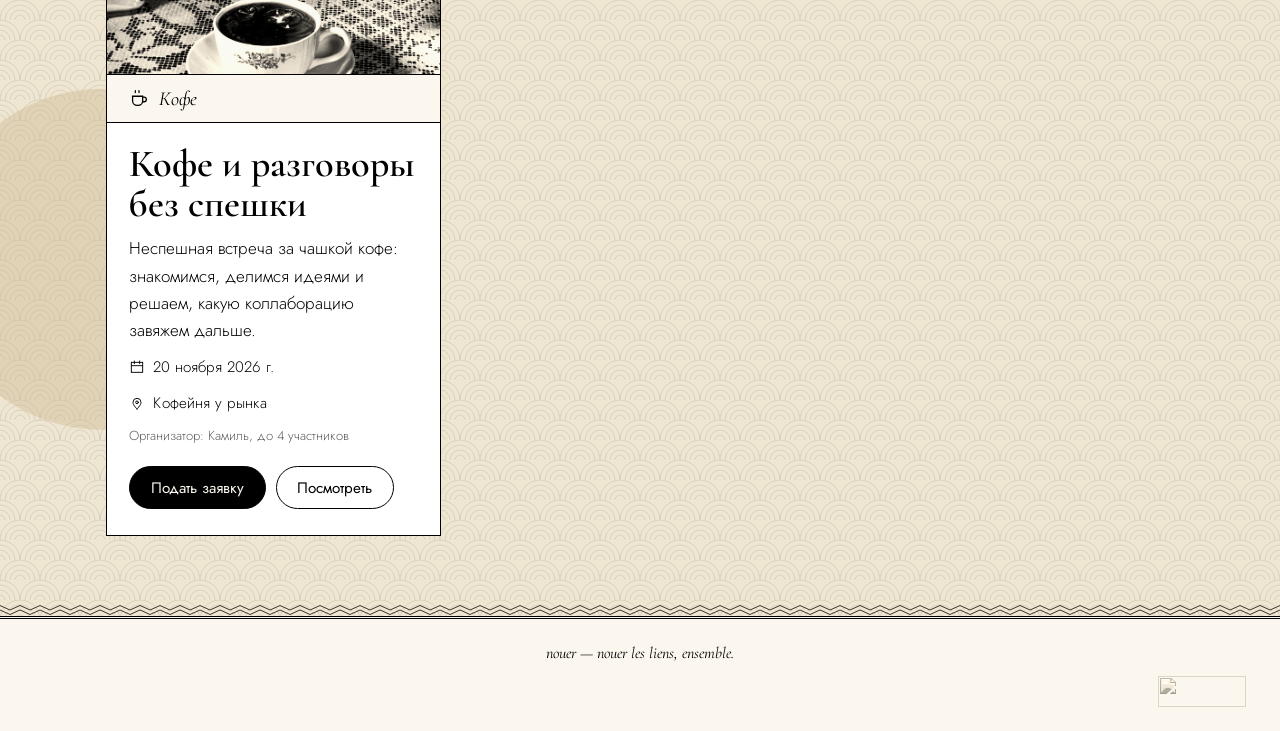
==== commit 1dc25bde: "Corrected styles" ====
--- a/index.html
+++ b/index.html
@@ -8,7 +8,7 @@
 <p class="entry"><i>nouer</i> <span>/nwe/</span> verbe &mdash; завязывать (узы), связывать</p>
 <h1>nouer</h1>
 <p class="sign">des liens, ensemble</p>
-<p class="lead">Место, где люди находят друг друга для <mark>совместных прогулок</mark>, <u>коллажей</u> и <em>музыкальных джемов</em>. Откликнитесь на чужую идею или <mark>предложите свою</mark>, а узел завяжется сам.</p>
+<p class="lead">Место, где люди находят друг друга для <mark>совместных прогулок</mark>, <u>коллажей</u> и <em>музыкальных джемов</em>. Откликнитесь на чужую идею или <mark>предложите свою</mark></p>
 <p class="cta"><a class="btn solid" href="#create">Предложить активность</a> <a class="btn" href="#list">Смотреть активности</a></p>
 <p class="note">Смотреть активности можно без регистрации. Войти нужно, чтобы подать заявку или опубликовать свою.</p>
 <a class="scroll" href="#create"><i></i>листайте вниз</a>
@@ -60,7 +60,7 @@
 </section>
 <div class="orn" aria-hidden="true"><svg viewBox="0 0 80 34" width="80" height="34" fill="none" stroke="currentColor" stroke-width="1.1"><path d="M30 32A10 10 0 0 1 50 32M22 32A18 18 0 0 1 58 32M14 32A26 26 0 0 1 66 32M4 32H76"/><line x1="44.7" y1="30.3" x2="65.4" y2="22.8"/><line x1="43.8" y1="28.8" x2="60.7" y2="14.6"/><line x1="42.5" y1="27.7" x2="53.5" y2="8.6"/><line x1="40.9" y1="27.1" x2="44.7" y2="5.4"/><line x1="39.1" y1="27.1" x2="35.3" y2="5.4"/><line x1="37.5" y1="27.7" x2="26.5" y2="8.6"/><line x1="36.2" y1="28.8" x2="19.3" y2="14.6"/><line x1="35.3" y1="30.3" x2="14.6" y2="22.8"/></svg></div>
 <section class="block" id="create"><div class="split rv">
-<div><h2>Завяжите свой узел</h2><p class="sub">Придумайте прогулку, коллаж или джем и соберите людей. Заполните поля, и активность появится в списке ниже.</p>
+<div><h2>Создавайте связи</h2><p class="sub">Придумайте прогулку, коллаж или джем и соберите людей. Заполните поля, и активность появится в списке ниже.</p>
 <p class="note">Опубликованная активность сразу попадёт и в бегущую строку вверху страницы.</p></div>
 <form id="f" novalidate>
 <label>Название<input name="title" required maxlength="60"><small>Коротко и по делу, до 60 символов</small></label>
@@ -74,51 +74,59 @@
 <div class="orn" aria-hidden="true"><svg viewBox="0 0 80 34" width="80" height="34" fill="none" stroke="currentColor" stroke-width="1.1"><path d="M30 32A10 10 0 0 1 50 32M22 32A18 18 0 0 1 58 32M14 32A26 26 0 0 1 66 32M4 32H76"/><line x1="44.7" y1="30.3" x2="65.4" y2="22.8"/><line x1="43.8" y1="28.8" x2="60.7" y2="14.6"/><line x1="42.5" y1="27.7" x2="53.5" y2="8.6"/><line x1="40.9" y1="27.1" x2="44.7" y2="5.4"/><line x1="39.1" y1="27.1" x2="35.3" y2="5.4"/><line x1="37.5" y1="27.7" x2="26.5" y2="8.6"/><line x1="36.2" y1="28.8" x2="19.3" y2="14.6"/><line x1="35.3" y1="30.3" x2="14.6" y2="22.8"/></svg></div>
 <section class="block" id="list"><div class="rv"><h2>Активности</h2><p class="note">Нажмите «Посмотреть», чтобы узнать подробности, или сразу подайте заявку.</p><div id="grid" class="grid"></div></div></section>
 </main>
-<footer>nouer &mdash; nouer les liens, ensemble.
-<div class="counter">
-<!--LiveInternet counter--><a href="https://www.liveinternet.ru/click"
-target="_blank"><img id="licntFFEA" width="88" height="31" style="border:0" 
-title="LiveInternet: показано число просмотров за 24 часа, посетителей за 24 часа и за сегодня"
-src="[data-uri]"
-alt=""/></a><script>(function(d,s){d.getElementById("licntFFEA").src=
-"https://counter.yadro.ru/hit?t17.6;r"+escape(d.referrer)+
-((typeof(s)=="undefined")?"":";s"+s.width+"*"+s.height+"*"+
-(s.colorDepth?s.colorDepth:s.pixelDepth))+";u"+escape(d.URL)+
-";h"+escape(d.title.substring(0,150))+";"+Math.random()})
-(document,screen)</script><!--/LiveInternet-->
-</div>
+<footer>
+    nouer &mdash; nouer les liens, ensemble.
+    <div class="counters-row">
+        <div class="counter">
+            <!--LiveInternet counter--><a href="https://www.liveinternet.ru/click"
+            target="_blank"><img id="licntFFEA" width="88" height="31" style="border:0" 
+            title="LiveInternet: показано число просмотров за 24 часа, посетителей за 24 часа и за сегодня"
+            src="[data-uri]"
+            alt=""/></a><script>(function(d,s){d.getElementById("licntFFEA").src=
+            "https://counter.yadro.ru/hit?t17.6;r"+escape(d.referrer)+
+            ((typeof(s)=="undefined")?"":";s"+s.width+"*"+s.height+"*"+
+            (s.colorDepth?s.colorDepth:s.pixelDepth))+";u"+escape(d.URL)+
+            ";h"+escape(d.title.substring(0,150))+";"+Math.random()})
+            (document,screen)</script><!--/LiveInternet-->
+        </div>
+        <div class="counter">
+            <!-- Top100 (Kraken) Counter -->
+            <div id="top100_widget"></div>  <!-- Контейнер для виджета -->
+            <script>
+                (function (w, d, c) {
+                (w[c] = w[c] || []).push(function() {
+                    var options = {
+                        project: 7752927,
+                    };
+                    try {
+                        w.top100Counter = new top100(options);
+                        if (w.top100Counter && w.top100Counter.drawLogoTo) {
+                            w.top100Counter.drawLogoTo('top100_widget');
+                        }
+                    } catch(e) { }
+                });
+                var n = d.getElementsByTagName("script")[0],
+                s = d.createElement("script"),
+                f = function () { n.parentNode.insertBefore(s, n); };
+                s.type = "text/javascript";
+                s.async = true;
+                s.src =
+                (d.location.protocol == "https:" ? "https:" : "http:") +
+                "//st.top100.ru/top100/top100.js";
 
-<div class="counter">
-    <!-- Top100 (Kraken) Counter -->
-<script>
-    (function (w, d, c) {
-    (w[c] = w[c] || []).push(function() {
-        var options = {
-            project: 7752927,
-        };
-        try {
-            w.top100Counter = new top100(options);
-        } catch(e) { }
-    });
-    var n = d.getElementsByTagName("script")[0],
-    s = d.createElement("script"),
-    f = function () { n.parentNode.insertBefore(s, n); };
-    s.type = "text/javascript";
-    s.async = true;
-    s.src =
-    (d.location.protocol == "https:" ? "https:" : "http:") +
-    "//st.top100.ru/top100/top100.js";
+                if (w.opera == "[object Opera]") {
+                d.addEventListener("DOMContentLoaded", f, false);
+            } else { f(); }
+            })(window, document, "_top100q");
+            </script>
+            <noscript>
+            <img src="//counter.rambler.ru/top100.cnt?pid=7752927" alt="Топ-100" />
+            </noscript>
+            <!-- END Top100 (Kraken) Counter -->
+            </div>
+        </div>
+    </div>
+</footer>
 
-    if (w.opera == "[object Opera]") {
-    d.addEventListener("DOMContentLoaded", f, false);
-} else { f(); }
-})(window, document, "_top100q");
-</script>
-<noscript>
-  <img src="//counter.rambler.ru/top100.cnt?pid=7752927" alt="Топ-100" />
-</noscript>
-<!-- END Top100 (Kraken) Counter -->
-</div>
-</footer>
 <script src="script.js"></script>
 </body></html>
--- a/style.css
+++ b/style.css
@@ -115,3 +115,14 @@
 
 .counter{margin-top:.8rem;line-height:0}
 .counter img{filter:grayscale(1) sepia(.3) contrast(1.05);opacity:.85}
+
+.counters-row {
+    display: flex;
+    justify-content: flex-end; /* Выравнивание по правому краю */
+    align-items: center;
+    gap: 10px;
+}
+
+.counter {
+    /* При необходимости */
+}
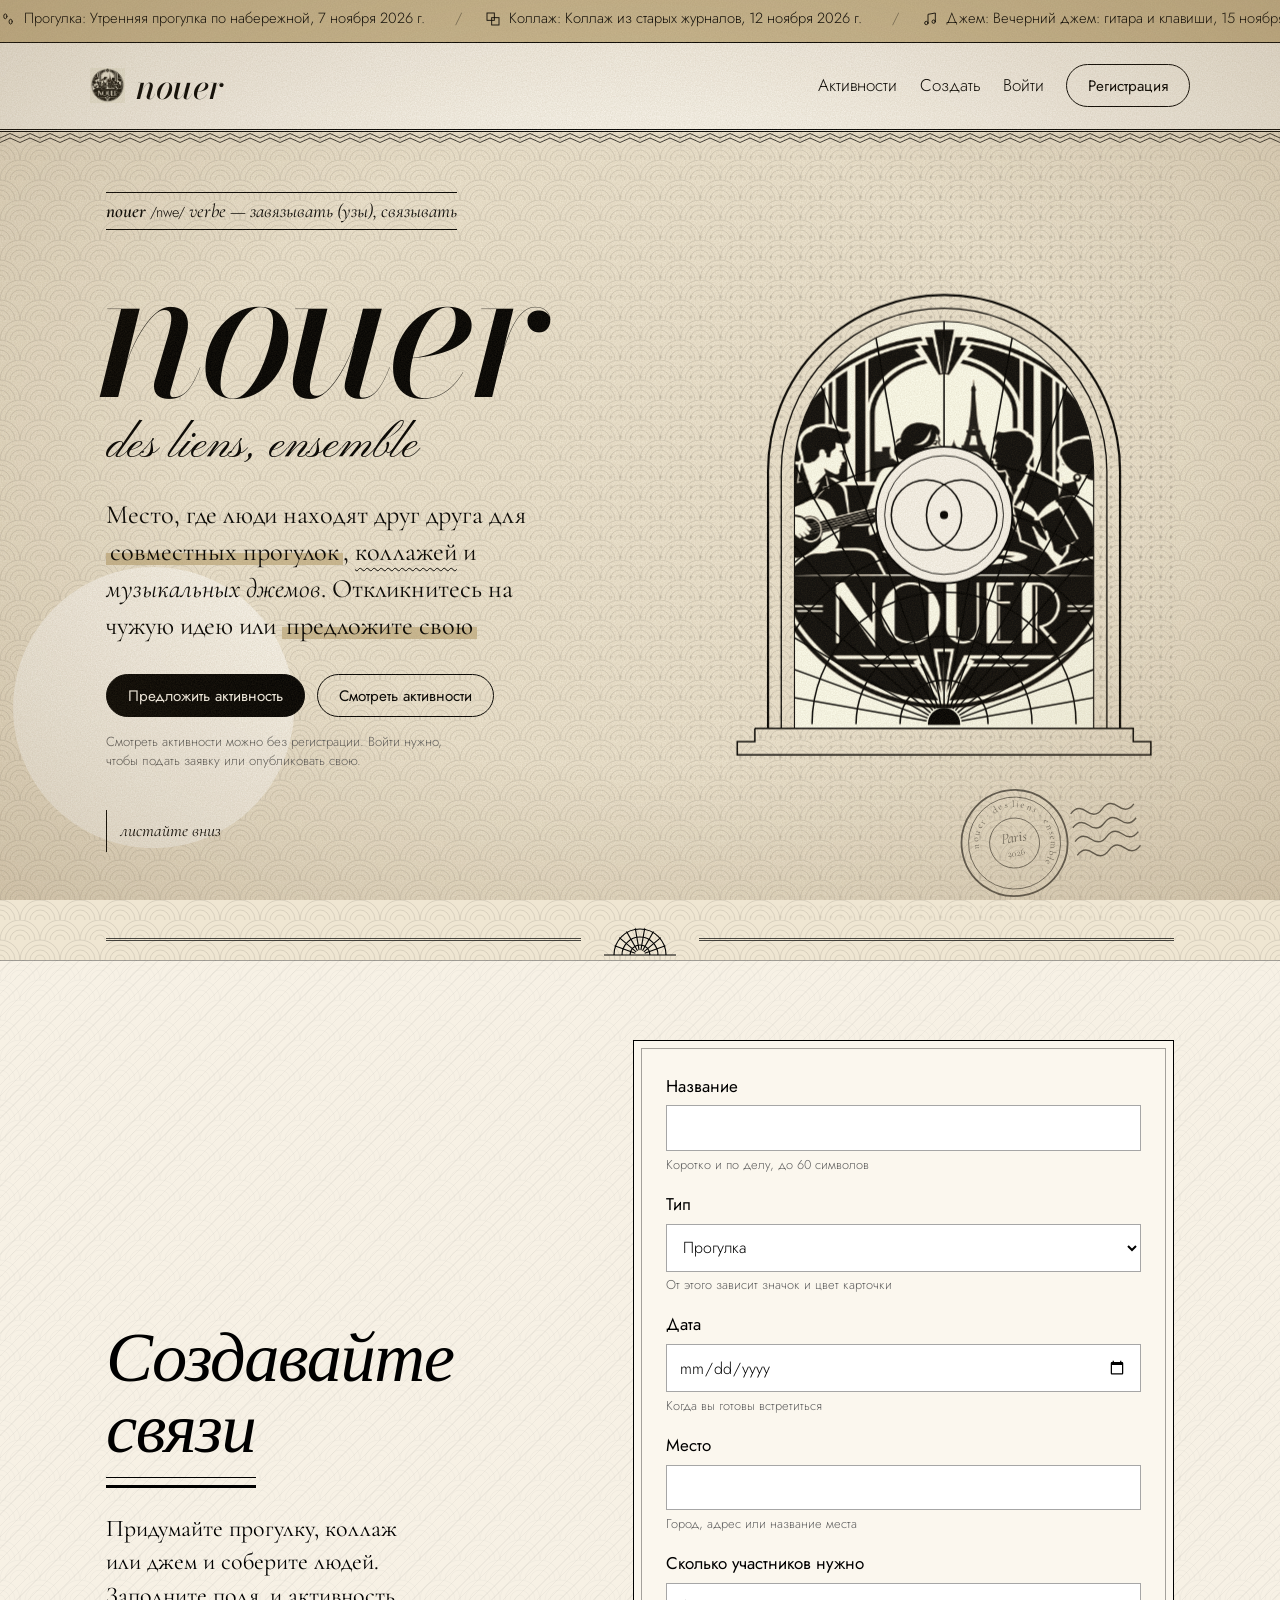
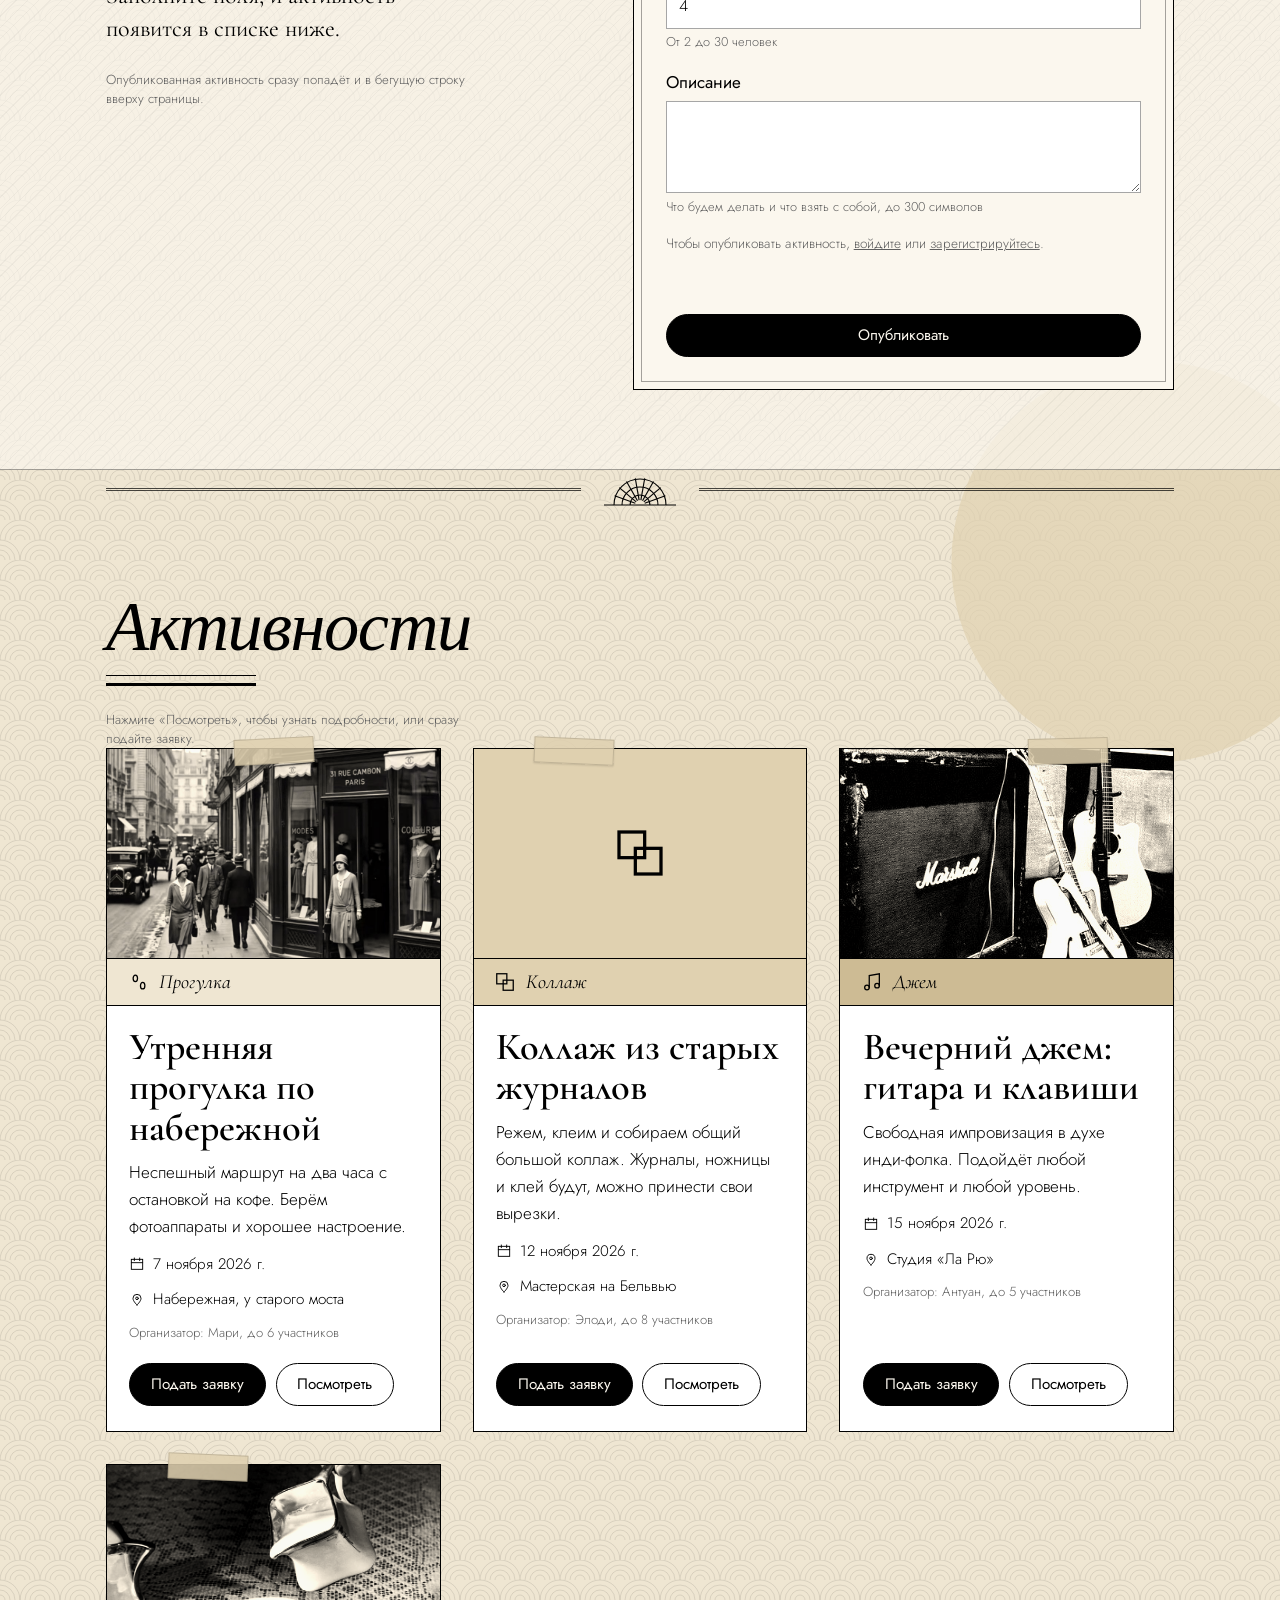
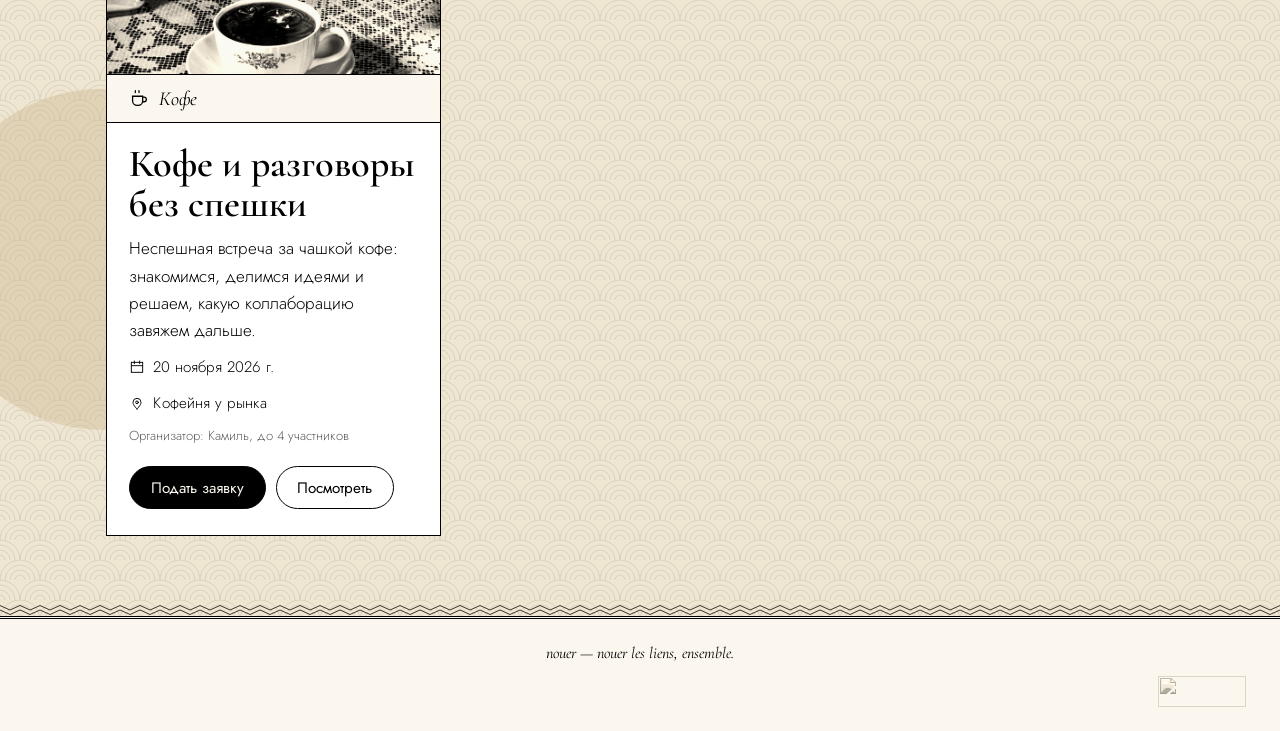
==== commit 1d8d39a9: "Added simple animation" ====
--- a/index.html
+++ b/index.html
@@ -1,132 +1,225 @@
 <!DOCTYPE html>
-<html lang="ru"><head><meta charset="UTF-8"><meta name="viewport" content="width=device-width,initial-scale=1"><link rel="preconnect" href="https://fonts.googleapis.com"><link rel="preconnect" href="https://fonts.gstatic.com" crossorigin><link href="https://fonts.googleapis.com/css2?family=Bodoni+Moda:ital,wght@1,400;1,600&family=Cormorant+Garamond:ital,wght@0,400;0,600;1,400;1,500&family=Jost:wght@300;400;500&family=Pinyon+Script&display=swap" rel="stylesheet"><link rel="stylesheet" href="style.css"><title>Коллаборации — nouer</title></head>
+<html lang="ru">
+
+<head>
+    <meta charset="UTF-8">
+    <meta name="viewport" content="width=device-width,initial-scale=1">
+    <link rel="preconnect" href="https://fonts.googleapis.com">
+    <link rel="preconnect" href="https://fonts.gstatic.com" crossorigin>
+    <link
+        href="https://fonts.googleapis.com/css2?family=Bodoni+Moda:ital,wght@1,400;1,600&family=Cormorant+Garamond:ital,wght@0,400;0,600;1,400;1,500&family=Jost:wght@300;400;500&family=Pinyon+Script&display=swap"
+        rel="stylesheet">
+    <link rel="icon" href="img/favicon.png" type="image/png">
+    <link rel="stylesheet" href="style.css">
+    <title>Коллаборации — nouer</title>
+</head>
+
 <body data-page="home">
-<header id="hd" class="top"></header>
-<main>
-<section class="block hero" id="top">
-<div class="hero-in">
-<p class="entry"><i>nouer</i> <span>/nwe/</span> verbe &mdash; завязывать (узы), связывать</p>
-<h1>nouer</h1>
-<p class="sign">des liens, ensemble</p>
-<p class="lead">Место, где люди находят друг друга для <mark>совместных прогулок</mark>, <u>коллажей</u> и <em>музыкальных джемов</em>. Откликнитесь на чужую идею или <mark>предложите свою</mark></p>
-<p class="cta"><a class="btn solid" href="#create">Предложить активность</a> <a class="btn" href="#list">Смотреть активности</a></p>
-<p class="note">Смотреть активности можно без регистрации. Войти нужно, чтобы подать заявку или опубликовать свою.</p>
-<a class="scroll" href="#create"><i></i>листайте вниз</a>
-</div>
-<svg class="stamp" viewBox="0 0 230 120" fill="none" stroke="currentColor" aria-hidden="true">
-<defs><path id="arc" d="M70 60m-36 0a36 36 0 1 1 72 0a36 36 0 1 1-72 0"/></defs>
-<circle cx="70" cy="60" r="53" stroke-width="1.8"/><circle cx="70" cy="60" r="46" stroke-width=".8"/><circle cx="70" cy="60" r="25" stroke-width=".8"/>
-<text font-size="9.6" letter-spacing="1.5" fill="currentColor" stroke="none"><textPath href="#arc">nouer · des liens · ensemble · </textPath></text>
-<text x="70" y="59" text-anchor="middle" font-size="15" font-style="italic" fill="currentColor" stroke="none">Paris</text>
-<text x="70" y="73" text-anchor="middle" font-size="10" fill="currentColor" stroke="none">2026</text>
-<g stroke-width="1.4"><path d="M130 40q8-8 16 0t16 0t16 0t16 0"/><path d="M130 54q8-8 16 0t16 0t16 0t16 0"/><path d="M130 68q8-8 16 0t16 0t16 0t16 0"/><path d="M130 82q8-8 16 0t16 0t16 0t16 0"/></g>
-</svg>
-<svg class="knot" viewBox="0 0 400 440" fill="none" aria-hidden="true">
-<defs><clipPath id="cl"><path d="M64 404V170A136 136 0 0 1 336 170V404Z"/></clipPath></defs>
-<path class="d" pathLength="1" stroke-width="2" d="M40 404V170A160 160 0 0 1 360 170V404" style="--t:0.06s"/>
-<path class="d" pathLength="1" stroke-width="1.2" d="M52 404V170A148 148 0 0 1 348 170V404" style="--t:0.12s"/>
-<path class="d" pathLength="1" stroke-width="1" d="M64 404V170A136 136 0 0 1 336 170V404" style="--t:0.18s"/>
-<path class="d" pathLength="1" d="M28 404H372V416H388V428H12V416H28Z" style="--t:0.24s"/>
-<g clip-path="url(#cl)"><path class="d" pathLength="1" d="M160 400A40 40 0 0 1 240 400" style="--t:0.30s"/>
-<path class="d" pathLength="1" d="M120 400A80 80 0 0 1 280 400" style="--t:0.36s"/>
-<path class="d" pathLength="1" d="M80 400A120 120 0 0 1 320 400" style="--t:0.42s"/>
-<path class="d" pathLength="1" d="M40 400A160 160 0 0 1 360 400" style="--t:0.48s"/>
-<path class="d" pathLength="1" d="M0 400A200 200 0 0 1 400 400" style="--t:0.54s"/>
-<path class="d" pathLength="1" d="M-40 400A240 240 0 0 1 440 400" style="--t:0.60s"/>
-<line class="d" pathLength="1" x1="215.8" y1="397.2" x2="566.3" y2="335.4" style="--t:0.54s"/>
-<line class="d" pathLength="1" x1="215.0" y1="394.5" x2="549.6" y2="272.8" style="--t:0.58s"/>
-<line class="d" pathLength="1" x1="213.9" y1="392.0" x2="522.2" y2="214.0" style="--t:0.62s"/>
-<line class="d" pathLength="1" x1="212.3" y1="389.7" x2="485.0" y2="160.9" style="--t:0.66s"/>
-<line class="d" pathLength="1" x1="210.3" y1="387.7" x2="439.1" y2="115.0" style="--t:0.70s"/>
-<line class="d" pathLength="1" x1="208.0" y1="386.1" x2="386.0" y2="77.8" style="--t:0.74s"/>
-<line class="d" pathLength="1" x1="205.5" y1="385.0" x2="327.2" y2="50.4" style="--t:0.78s"/>
-<line class="d" pathLength="1" x1="202.8" y1="384.2" x2="264.6" y2="33.7" style="--t:0.82s"/>
-<line class="d" pathLength="1" x1="200.0" y1="384.0" x2="200.0" y2="28.0" style="--t:0.86s"/>
-<line class="d" pathLength="1" x1="197.2" y1="384.2" x2="135.4" y2="33.7" style="--t:0.90s"/>
-<line class="d" pathLength="1" x1="194.5" y1="385.0" x2="72.8" y2="50.4" style="--t:0.94s"/>
-<line class="d" pathLength="1" x1="192.0" y1="386.1" x2="14.0" y2="77.8" style="--t:0.98s"/>
-<line class="d" pathLength="1" x1="189.7" y1="387.7" x2="-39.1" y2="115.0" style="--t:1.02s"/>
-<line class="d" pathLength="1" x1="187.7" y1="389.7" x2="-85.0" y2="160.9" style="--t:1.06s"/>
-<line class="d" pathLength="1" x1="186.1" y1="392.0" x2="-122.2" y2="214.0" style="--t:1.10s"/>
-<line class="d" pathLength="1" x1="185.0" y1="394.5" x2="-149.6" y2="272.8" style="--t:1.14s"/>
-<line class="d" pathLength="1" x1="184.2" y1="397.2" x2="-166.3" y2="335.4" style="--t:1.18s"/></g>
-<path d="M186 400A14 14 0 0 1 214 400Z" fill="currentColor"/>
-<circle class="d m" pathLength="1" cx="200" cy="210" r="62" stroke-width="1.6" style="--t:1.68s"/>
-<circle class="d" pathLength="1" cx="200" cy="210" r="54" stroke-width=".8" style="--t:1.74s"/>
-<circle class="d" pathLength="1" cx="184" cy="210" r="32" stroke-width="1.4" style="--t:1.80s"/>
-<circle class="d" pathLength="1" cx="216" cy="210" r="32" stroke-width="1.4" style="--t:1.86s"/>
-<circle cx="200" cy="210" r="3" fill="currentColor"/>
-</svg>
-</section>
-<div class="orn" aria-hidden="true"><svg viewBox="0 0 80 34" width="80" height="34" fill="none" stroke="currentColor" stroke-width="1.1"><path d="M30 32A10 10 0 0 1 50 32M22 32A18 18 0 0 1 58 32M14 32A26 26 0 0 1 66 32M4 32H76"/><line x1="44.7" y1="30.3" x2="65.4" y2="22.8"/><line x1="43.8" y1="28.8" x2="60.7" y2="14.6"/><line x1="42.5" y1="27.7" x2="53.5" y2="8.6"/><line x1="40.9" y1="27.1" x2="44.7" y2="5.4"/><line x1="39.1" y1="27.1" x2="35.3" y2="5.4"/><line x1="37.5" y1="27.7" x2="26.5" y2="8.6"/><line x1="36.2" y1="28.8" x2="19.3" y2="14.6"/><line x1="35.3" y1="30.3" x2="14.6" y2="22.8"/></svg></div>
-<section class="block" id="create"><div class="split rv">
-<div><h2>Создавайте связи</h2><p class="sub">Придумайте прогулку, коллаж или джем и соберите людей. Заполните поля, и активность появится в списке ниже.</p>
-<p class="note">Опубликованная активность сразу попадёт и в бегущую строку вверху страницы.</p></div>
-<form id="f" novalidate>
-<label>Название<input name="title" required maxlength="60"><small>Коротко и по делу, до 60 символов</small></label>
-<label>Тип<select name="type"><option value="walk">Прогулка</option><option value="collage">Коллаж</option><option value="music">Джем</option><option value="coffee">Кофе</option></select><small>От этого зависит значок и цвет карточки</small></label>
-<label>Дата<input name="date" type="date" required><small>Когда вы готовы встретиться</small></label>
-<label>Место<input name="place" required maxlength="60"><small>Город, адрес или название места</small></label>
-<label>Сколько участников нужно<input name="max" type="number" min="2" max="30" value="4" required><small>От 2 до 30 человек</small></label>
-<label>Описание<textarea name="desc" rows="3" required maxlength="300"></textarea><small>Что будем делать и что взять с собой, до 300 символов</small></label>
-<p id="hint" class="hint"></p><p class="err" role="alert"></p><button class="btn solid">Опубликовать</button></form>
-</div></section>
-<div class="orn" aria-hidden="true"><svg viewBox="0 0 80 34" width="80" height="34" fill="none" stroke="currentColor" stroke-width="1.1"><path d="M30 32A10 10 0 0 1 50 32M22 32A18 18 0 0 1 58 32M14 32A26 26 0 0 1 66 32M4 32H76"/><line x1="44.7" y1="30.3" x2="65.4" y2="22.8"/><line x1="43.8" y1="28.8" x2="60.7" y2="14.6"/><line x1="42.5" y1="27.7" x2="53.5" y2="8.6"/><line x1="40.9" y1="27.1" x2="44.7" y2="5.4"/><line x1="39.1" y1="27.1" x2="35.3" y2="5.4"/><line x1="37.5" y1="27.7" x2="26.5" y2="8.6"/><line x1="36.2" y1="28.8" x2="19.3" y2="14.6"/><line x1="35.3" y1="30.3" x2="14.6" y2="22.8"/></svg></div>
-<section class="block" id="list"><div class="rv"><h2>Активности</h2><p class="note">Нажмите «Посмотреть», чтобы узнать подробности, или сразу подайте заявку.</p><div id="grid" class="grid"></div></div></section>
-</main>
-<footer>
-    nouer &mdash; nouer les liens, ensemble.
-    <div class="counters-row">
-        <div class="counter">
-            <!--LiveInternet counter--><a href="https://www.liveinternet.ru/click"
-            target="_blank"><img id="licntFFEA" width="88" height="31" style="border:0" 
-            title="LiveInternet: показано число просмотров за 24 часа, посетителей за 24 часа и за сегодня"
-            src="[data-uri]"
-            alt=""/></a><script>(function(d,s){d.getElementById("licntFFEA").src=
-            "https://counter.yadro.ru/hit?t17.6;r"+escape(d.referrer)+
-            ((typeof(s)=="undefined")?"":";s"+s.width+"*"+s.height+"*"+
-            (s.colorDepth?s.colorDepth:s.pixelDepth))+";u"+escape(d.URL)+
-            ";h"+escape(d.title.substring(0,150))+";"+Math.random()})
-            (document,screen)</script><!--/LiveInternet-->
+    <header id="hd" class="top"></header>
+    <main>
+        <section class="block hero" id="top">
+            <div class="hero-in">
+                <p class="entry"><i>nouer</i> <span>/nwe/</span> verbe &mdash; завязывать (узы), связывать</p>
+                <h1>nouer</h1>
+                <p class="sign">des liens, ensemble</p>
+                <p class="lead">Место, где люди находят друг друга для <mark>совместных прогулок</mark>, <u>коллажей</u>
+                    и <em>музыкальных джемов</em>. Откликнитесь на чужую идею или <mark>предложите свою</mark></p>
+                <p class="cta"><a class="btn solid" href="#create">Предложить активность</a> <a class="btn"
+                        href="#list">Смотреть активности</a></p>
+                <p class="note">Смотреть активности можно без регистрации. Войти нужно, чтобы подать заявку или
+                    опубликовать свою.</p>
+                <a class="scroll" href="#create"><i></i>листайте вниз</a>
+            </div>
+            <svg class="stamp" viewBox="0 0 230 120" fill="none" stroke="currentColor" aria-hidden="true">
+                <defs>
+                    <path id="arc" d="M70 60m-36 0a36 36 0 1 1 72 0a36 36 0 1 1-72 0" />
+                </defs>
+                <circle cx="70" cy="60" r="53" stroke-width="1.8" />
+                <circle cx="70" cy="60" r="46" stroke-width=".8" />
+                <circle cx="70" cy="60" r="25" stroke-width=".8" />
+                <text font-size="9.6" letter-spacing="1.5" fill="currentColor" stroke="none">
+                    <textPath href="#arc">nouer · des liens · ensemble · </textPath>
+                </text>
+                <text x="70" y="59" text-anchor="middle" font-size="15" font-style="italic" fill="currentColor"
+                    stroke="none">Paris</text>
+                <text x="70" y="73" text-anchor="middle" font-size="10" fill="currentColor" stroke="none">2026</text>
+                <g stroke-width="1.4">
+                    <path d="M130 40q8-8 16 0t16 0t16 0t16 0" />
+                    <path d="M130 54q8-8 16 0t16 0t16 0t16 0" />
+                    <path d="M130 68q8-8 16 0t16 0t16 0t16 0" />
+                    <path d="M130 82q8-8 16 0t16 0t16 0t16 0" />
+                </g>
+            </svg>
+            <svg class="knot" viewBox="0 0 400 440" fill="none" aria-hidden="true">
+                <defs>
+                    <clipPath id="cl">
+                        <path d="M64 404V170A136 136 0 0 1 336 170V404Z" />
+                    </clipPath>
+                </defs>
+                <g clip-path="url(#cl)">
+                    <image class="win" href="img/favicon.png" x="64" y="34" width="272" height="370"
+                        preserveAspectRatio="xMidYMid slice" />
+                </g>
+                <path class="d" pathLength="1" stroke-width="2" d="M40 404V170A160 160 0 0 1 360 170V404"
+                    style="--t:0.06s" />
+                <path class="d" pathLength="1" stroke-width="1.2" d="M52 404V170A148 148 0 0 1 348 170V404"
+                    style="--t:0.12s" />
+                <path class="d" pathLength="1" stroke-width="1" d="M64 404V170A136 136 0 0 1 336 170V404"
+                    style="--t:0.18s" />
+                <path class="d" pathLength="1" d="M28 404H372V416H388V428H12V416H28Z" style="--t:0.24s" />
+                <g clip-path="url(#cl)">
+                    <path class="d" pathLength="1" d="M160 400A40 40 0 0 1 240 400" style="--t:0.30s" />
+                    <path class="d" pathLength="1" d="M120 400A80 80 0 0 1 280 400" style="--t:0.36s" />
+                    <path class="d" pathLength="1" d="M80 400A120 120 0 0 1 320 400" style="--t:0.42s" />
+                    <path class="d" pathLength="1" d="M40 400A160 160 0 0 1 360 400" style="--t:0.48s" />
+                    <path class="d" pathLength="1" d="M0 400A200 200 0 0 1 400 400" style="--t:0.54s" />
+                    <path class="d" pathLength="1" d="M-40 400A240 240 0 0 1 440 400" style="--t:0.60s" />
+                    <line class="d" pathLength="1" x1="215.8" y1="397.2" x2="566.3" y2="335.4" style="--t:0.54s" />
+                    <line class="d" pathLength="1" x1="215.0" y1="394.5" x2="549.6" y2="272.8" style="--t:0.58s" />
+                    <line class="d" pathLength="1" x1="213.9" y1="392.0" x2="522.2" y2="214.0" style="--t:0.62s" />
+                    <line class="d" pathLength="1" x1="212.3" y1="389.7" x2="485.0" y2="160.9" style="--t:0.66s" />
+                    <line class="d" pathLength="1" x1="210.3" y1="387.7" x2="439.1" y2="115.0" style="--t:0.70s" />
+                    <line class="d" pathLength="1" x1="208.0" y1="386.1" x2="386.0" y2="77.8" style="--t:0.74s" />
+                    <line class="d" pathLength="1" x1="205.5" y1="385.0" x2="327.2" y2="50.4" style="--t:0.78s" />
+                    <line class="d" pathLength="1" x1="202.8" y1="384.2" x2="264.6" y2="33.7" style="--t:0.82s" />
+                    <line class="d" pathLength="1" x1="200.0" y1="384.0" x2="200.0" y2="28.0" style="--t:0.86s" />
+                    <line class="d" pathLength="1" x1="197.2" y1="384.2" x2="135.4" y2="33.7" style="--t:0.90s" />
+                    <line class="d" pathLength="1" x1="194.5" y1="385.0" x2="72.8" y2="50.4" style="--t:0.94s" />
+                    <line class="d" pathLength="1" x1="192.0" y1="386.1" x2="14.0" y2="77.8" style="--t:0.98s" />
+                    <line class="d" pathLength="1" x1="189.7" y1="387.7" x2="-39.1" y2="115.0" style="--t:1.02s" />
+                    <line class="d" pathLength="1" x1="187.7" y1="389.7" x2="-85.0" y2="160.9" style="--t:1.06s" />
+                    <line class="d" pathLength="1" x1="186.1" y1="392.0" x2="-122.2" y2="214.0" style="--t:1.10s" />
+                    <line class="d" pathLength="1" x1="185.0" y1="394.5" x2="-149.6" y2="272.8" style="--t:1.14s" />
+                    <line class="d" pathLength="1" x1="184.2" y1="397.2" x2="-166.3" y2="335.4" style="--t:1.18s" />
+                </g>
+                <path d="M186 400A14 14 0 0 1 214 400Z" fill="currentColor" />
+                <circle class="d m" pathLength="1" cx="200" cy="210" r="62" stroke-width="1.6" style="--t:1.68s" />
+                <circle class="d" pathLength="1" cx="200" cy="210" r="54" stroke-width=".8" style="--t:1.74s" />
+                <circle class="d" pathLength="1" cx="184" cy="210" r="32" stroke-width="1.4" style="--t:1.80s" />
+                <circle class="d" pathLength="1" cx="216" cy="210" r="32" stroke-width="1.4" style="--t:1.86s" />
+                <circle cx="200" cy="210" r="3" fill="currentColor" />
+            </svg>
+        </section>
+        <div class="orn" aria-hidden="true"><svg viewBox="0 0 80 34" width="80" height="34" fill="none"
+                stroke="currentColor" stroke-width="1.1">
+                <path d="M30 32A10 10 0 0 1 50 32M22 32A18 18 0 0 1 58 32M14 32A26 26 0 0 1 66 32M4 32H76" />
+                <line x1="44.7" y1="30.3" x2="65.4" y2="22.8" />
+                <line x1="43.8" y1="28.8" x2="60.7" y2="14.6" />
+                <line x1="42.5" y1="27.7" x2="53.5" y2="8.6" />
+                <line x1="40.9" y1="27.1" x2="44.7" y2="5.4" />
+                <line x1="39.1" y1="27.1" x2="35.3" y2="5.4" />
+                <line x1="37.5" y1="27.7" x2="26.5" y2="8.6" />
+                <line x1="36.2" y1="28.8" x2="19.3" y2="14.6" />
+                <line x1="35.3" y1="30.3" x2="14.6" y2="22.8" />
+            </svg></div>
+        <section class="block" id="create">
+            <div class="split rv">
+                <div>
+                    <h2>Создавайте связи</h2>
+                    <p class="sub">Придумайте прогулку, коллаж или джем и соберите людей. Заполните поля, и активность
+                        появится в списке ниже.</p>
+                    <p class="note">Опубликованная активность сразу попадёт и в бегущую строку вверху страницы.</p>
+                </div>
+                <form id="f" novalidate>
+                    <label>Название<input name="title" required maxlength="60"><small>Коротко и по делу, до 60
+                            символов</small></label>
+                    <label>Тип<select name="type">
+                            <option value="walk">Прогулка</option>
+                            <option value="collage">Коллаж</option>
+                            <option value="music">Джем</option>
+                            <option value="coffee">Кофе</option>
+                        </select><small>От этого зависит значок и цвет карточки</small></label>
+                    <label>Дата<input name="date" type="date" required><small>Когда вы готовы
+                            встретиться</small></label>
+                    <label>Место<input name="place" required maxlength="60"><small>Город, адрес или название
+                            места</small></label>
+                    <label>Сколько участников нужно<input name="max" type="number" min="2" max="30" value="4"
+                            required><small>От 2 до 30 человек</small></label>
+                    <label>Описание<textarea name="desc" rows="3" required maxlength="300"></textarea><small>Что будем
+                            делать и что взять с собой, до 300 символов</small></label>
+                    <p id="hint" class="hint"></p>
+                    <p class="err" role="alert"></p><button class="btn solid">Опубликовать</button>
+                </form>
+            </div>
+        </section>
+        <div class="orn" aria-hidden="true"><svg viewBox="0 0 80 34" width="80" height="34" fill="none"
+                stroke="currentColor" stroke-width="1.1">
+                <path d="M30 32A10 10 0 0 1 50 32M22 32A18 18 0 0 1 58 32M14 32A26 26 0 0 1 66 32M4 32H76" />
+                <line x1="44.7" y1="30.3" x2="65.4" y2="22.8" />
+                <line x1="43.8" y1="28.8" x2="60.7" y2="14.6" />
+                <line x1="42.5" y1="27.7" x2="53.5" y2="8.6" />
+                <line x1="40.9" y1="27.1" x2="44.7" y2="5.4" />
+                <line x1="39.1" y1="27.1" x2="35.3" y2="5.4" />
+                <line x1="37.5" y1="27.7" x2="26.5" y2="8.6" />
+                <line x1="36.2" y1="28.8" x2="19.3" y2="14.6" />
+                <line x1="35.3" y1="30.3" x2="14.6" y2="22.8" />
+            </svg></div>
+        <section class="block" id="list">
+            <div class="rv">
+                <h2>Активности</h2>
+                <p class="note">Нажмите «Посмотреть», чтобы узнать подробности, или сразу подайте заявку.</p>
+                <div id="grid" class="grid"></div>
+            </div>
+        </section>
+    </main>
+    <footer>
+        nouer &mdash; nouer les liens, ensemble.
+        <div class="counters-row">
+            <div class="counter">
+                <!--LiveInternet counter--><a href="https://www.liveinternet.ru/click" target="_blank"><img
+                        id="licntFFEA" width="88" height="31" style="border:0"
+                        title="LiveInternet: показано число просмотров за 24 часа, посетителей за 24 часа и за сегодня"
+                        src="[data-uri]"
+                        alt="" /></a>
+                <script>(function (d, s) {
+                        d.getElementById("licntFFEA").src =
+                            "https://counter.yadro.ru/hit?t17.6;r" + escape(d.referrer) +
+                            ((typeof (s) == "undefined") ? "" : ";s" + s.width + "*" + s.height + "*" +
+                                (s.colorDepth ? s.colorDepth : s.pixelDepth)) + ";u" + escape(d.URL) +
+                            ";h" + escape(d.title.substring(0, 150)) + ";" + Math.random()
+                    })
+                        (document, screen)</script><!--/LiveInternet-->
+            </div>
+            <div class="counter">
+                <!-- Top100 (Kraken) Counter -->
+                <div id="top100_widget"></div> <!-- Контейнер для виджета -->
+                <script>
+                        (function (w, d, c) {
+                            (w[c] = w[c] || []).push(function () {
+                                var options = {
+                                    project: 7752927,
+                                };
+                                try {
+                                    w.top100Counter = new top100(options);
+                                    if (w.top100Counter && w.top100Counter.drawLogoTo) {
+                                        w.top100Counter.drawLogoTo('top100_widget');
+                                    }
+                                } catch (e) { }
+                            });
+                            var n = d.getElementsByTagName("script")[0],
+                                s = d.createElement("script"),
+                                f = function () { n.parentNode.insertBefore(s, n); };
+                            s.type = "text/javascript";
+                            s.async = true;
+                            s.src =
+                                (d.location.protocol == "https:" ? "https:" : "http:") +
+                                "//st.top100.ru/top100/top100.js";
+
+                            if (w.opera == "[object Opera]") {
+                                d.addEventListener("DOMContentLoaded", f, false);
+                            } else { f(); }
+                        })(window, document, "_top100q");
+                </script>
+                <noscript>
+                    <img src="//counter.rambler.ru/top100.cnt?pid=7752927" alt="Топ-100" />
+                </noscript>
+                <!-- END Top100 (Kraken) Counter -->
+            </div>
         </div>
-        <div class="counter">
-            <!-- Top100 (Kraken) Counter -->
-            <div id="top100_widget"></div>  <!-- Контейнер для виджета -->
-            <script>
-                (function (w, d, c) {
-                (w[c] = w[c] || []).push(function() {
-                    var options = {
-                        project: 7752927,
-                    };
-                    try {
-                        w.top100Counter = new top100(options);
-                        if (w.top100Counter && w.top100Counter.drawLogoTo) {
-                            w.top100Counter.drawLogoTo('top100_widget');
-                        }
-                    } catch(e) { }
-                });
-                var n = d.getElementsByTagName("script")[0],
-                s = d.createElement("script"),
-                f = function () { n.parentNode.insertBefore(s, n); };
-                s.type = "text/javascript";
-                s.async = true;
-                s.src =
-                (d.location.protocol == "https:" ? "https:" : "http:") +
-                "//st.top100.ru/top100/top100.js";
-
-                if (w.opera == "[object Opera]") {
-                d.addEventListener("DOMContentLoaded", f, false);
-            } else { f(); }
-            })(window, document, "_top100q");
-            </script>
-            <noscript>
-            <img src="//counter.rambler.ru/top100.cnt?pid=7752927" alt="Топ-100" />
-            </noscript>
-            <!-- END Top100 (Kraken) Counter -->
-            </div>
         </div>
-    </div>
-</footer>
-
-<script src="script.js"></script>
-</body></html>+    </footer>
+
+    <script src="script.js"></script>
+</body>
+
+</html>
--- a/style.css
+++ b/style.css
@@ -125,4 +125,22 @@
 
 .counter {
     /* При необходимости */
+}
+
+.logo{display:inline-flex;align-items:center;gap:.3em}
+.logo-icon{height:1em;width:auto;display:block}
+
+.knot .win{
+  opacity:0;
+  transform-box:fill-box;transform-origin:center;
+  filter:grayscale(1) sepia(.3) contrast(1.05);
+  animation:reveal 2s ease-out 4.4s forwards;
+}
+.knot .fan{animation:dim 2s ease 4.4s forwards}
+@keyframes reveal{from{opacity:0;transform:scale(1.08)}to{opacity:1;transform:scale(1)}}
+@keyframes dim{to{opacity:.3}}
+
+@media(prefers-reduced-motion:reduce){
+  .knot .win{opacity:1}
+  .knot .fan{opacity:.3}
 }
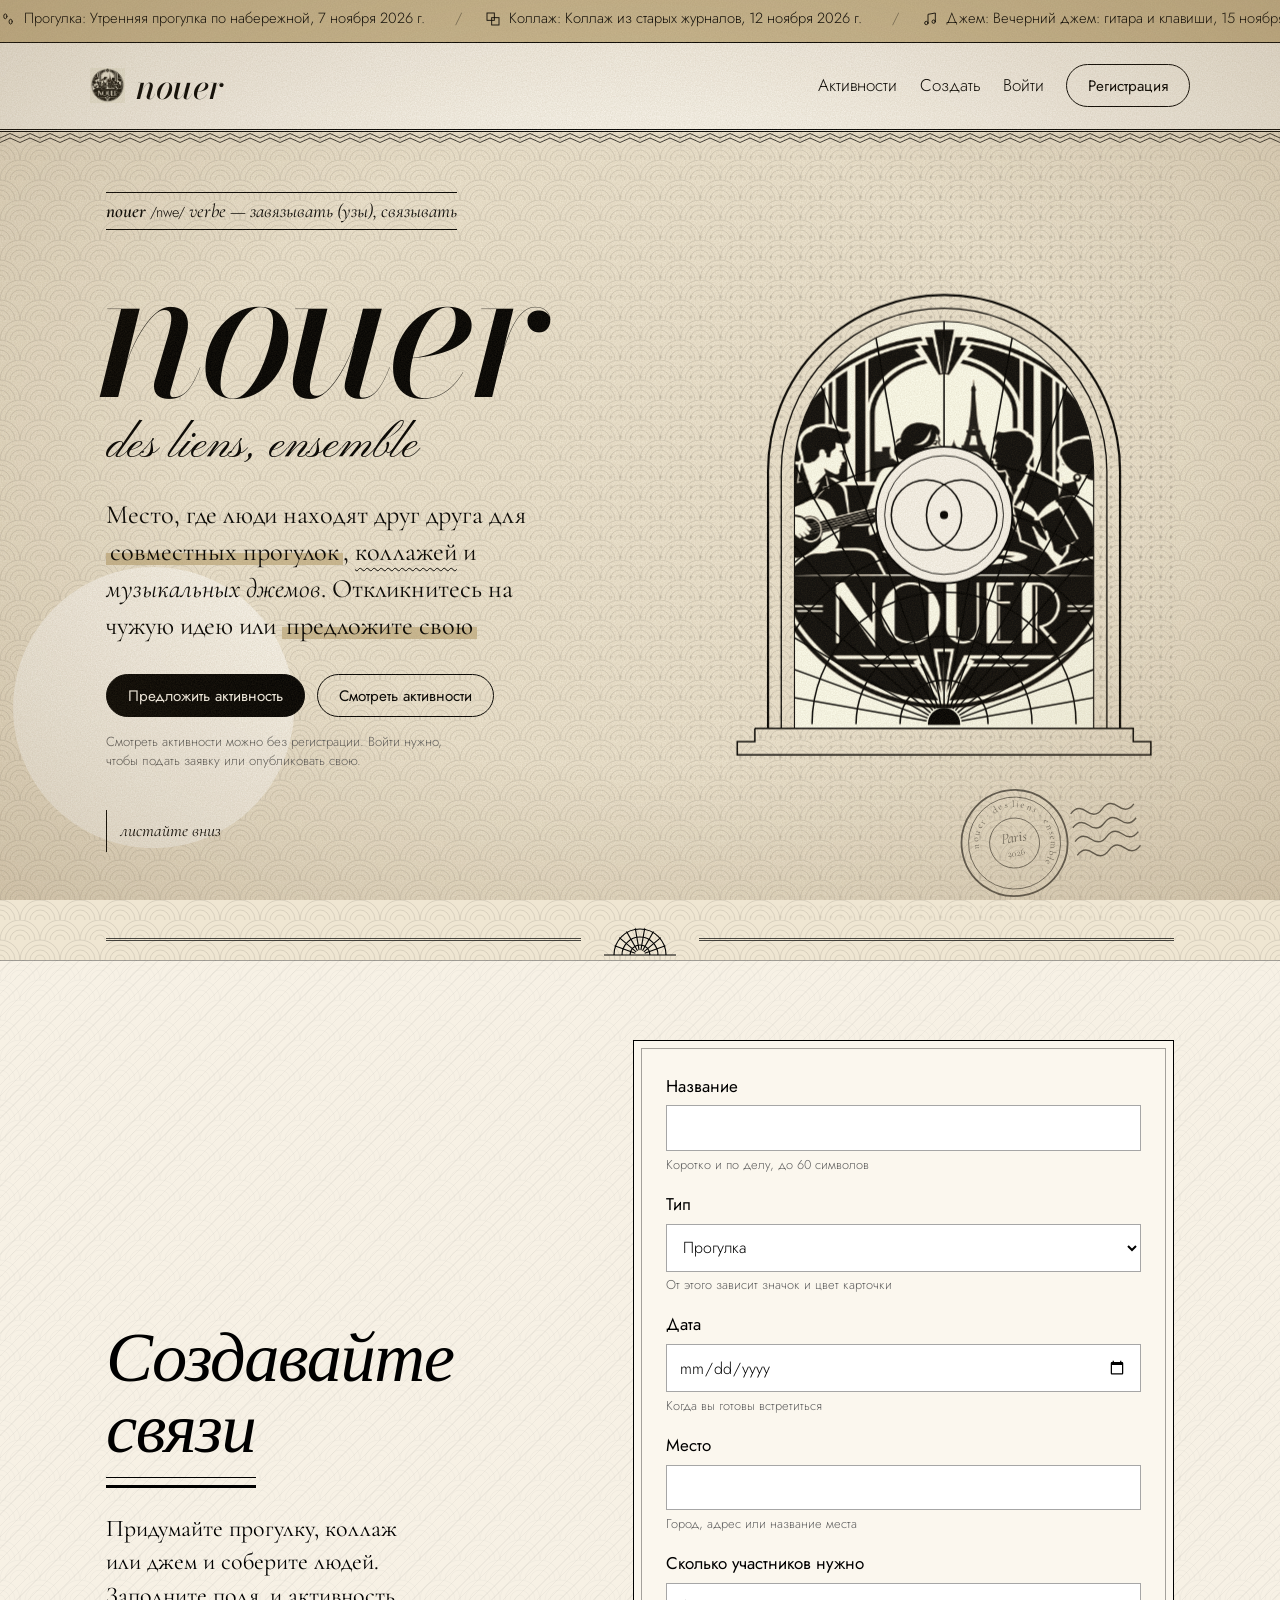
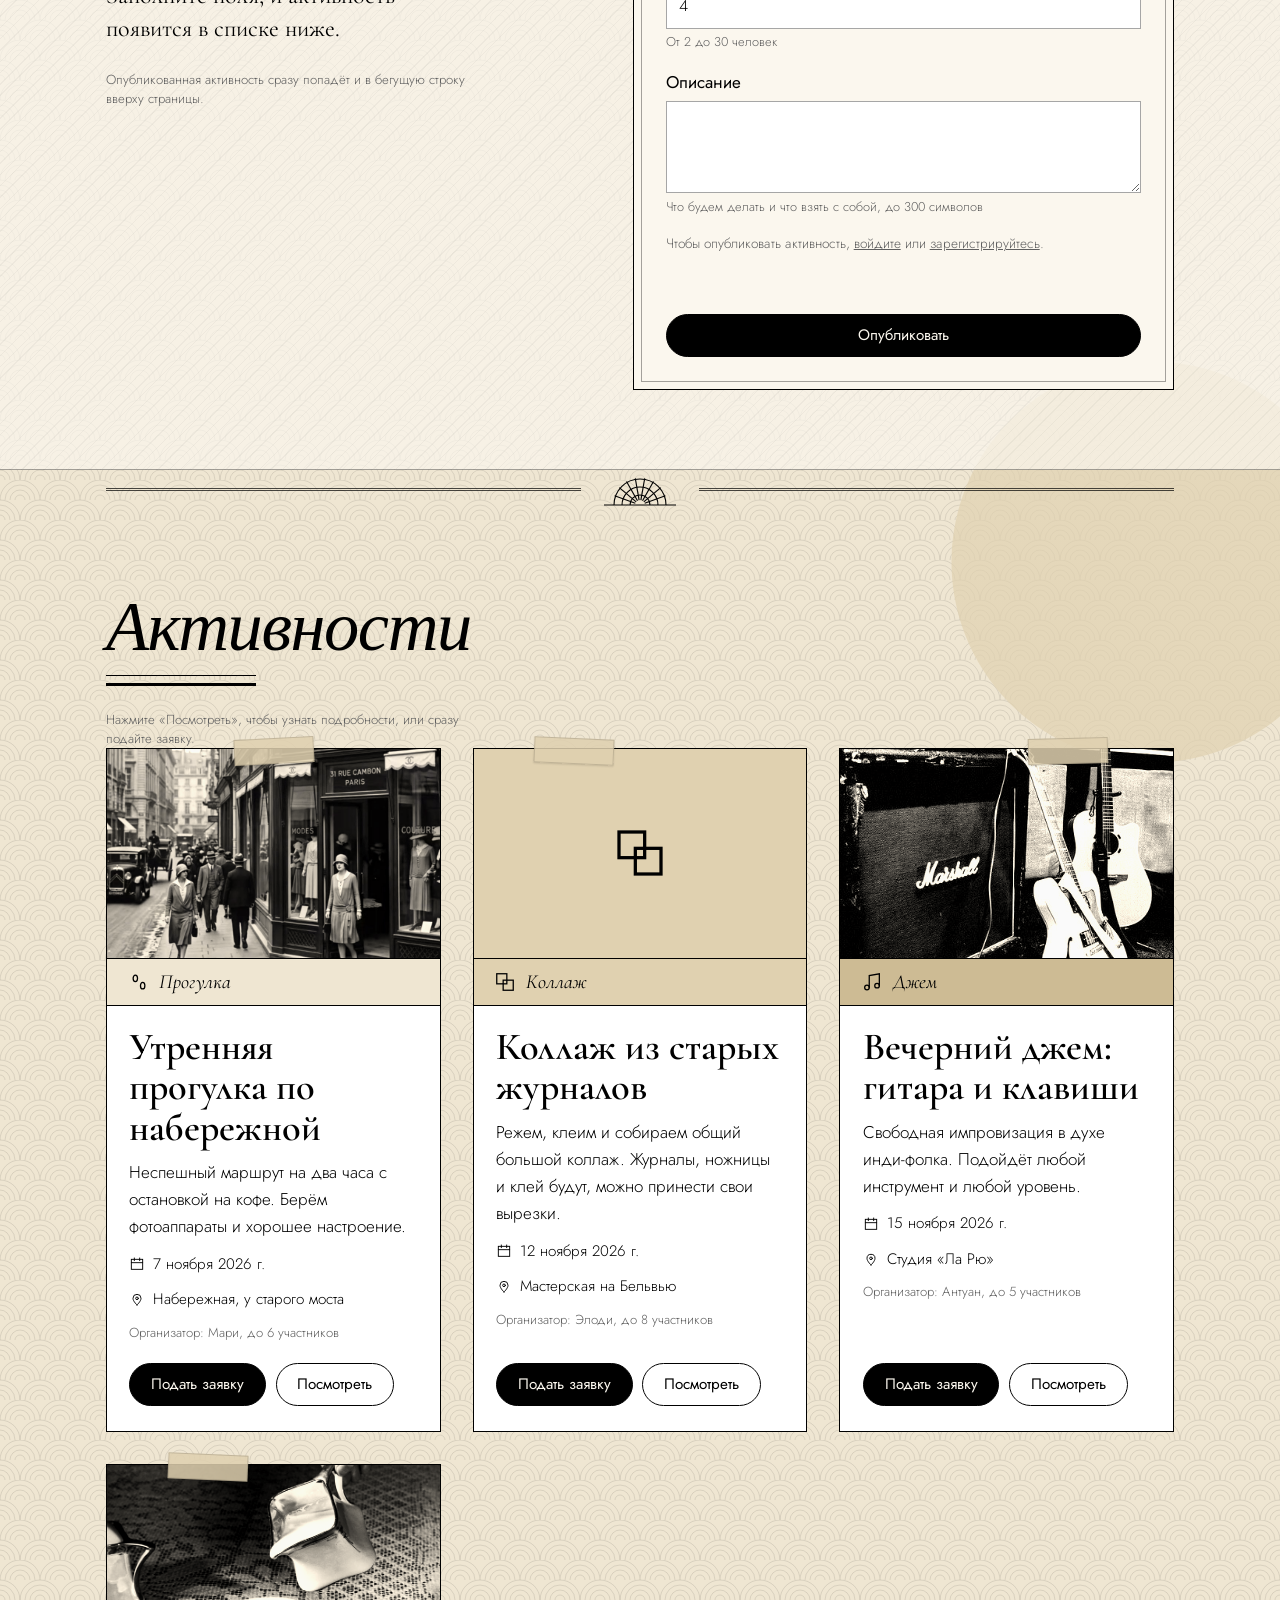
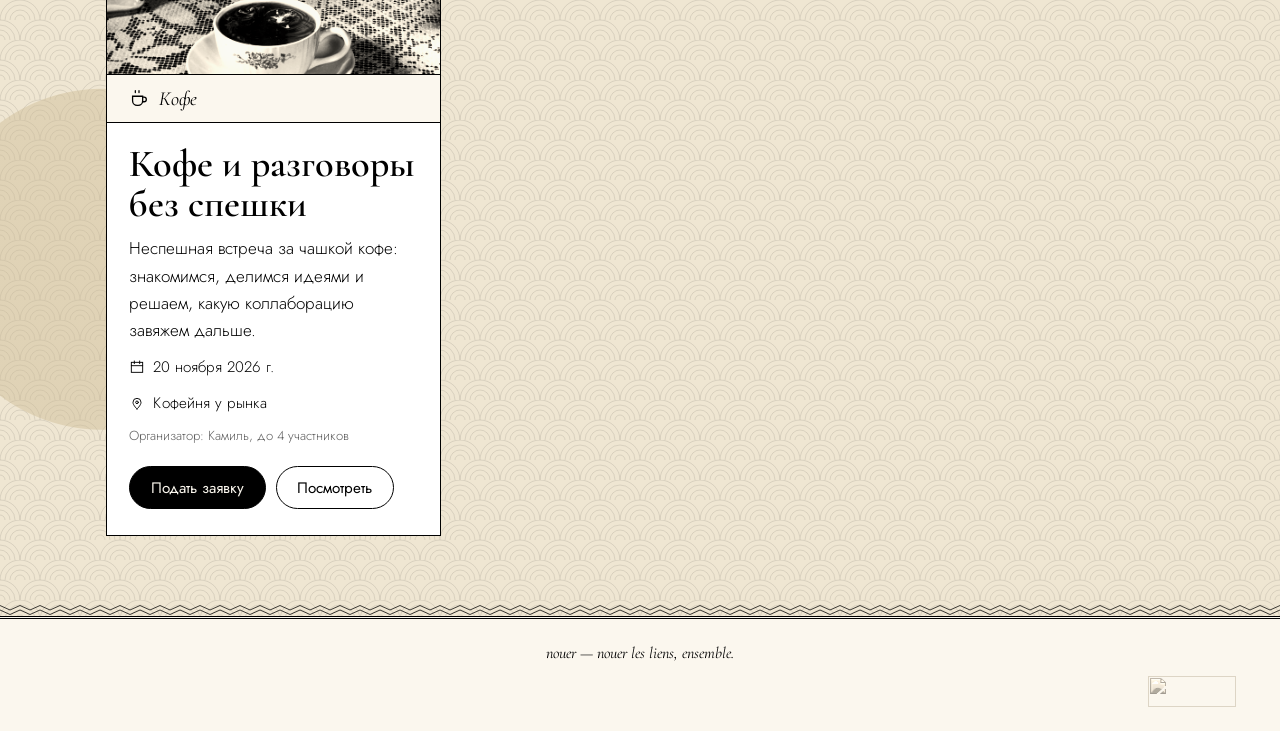
==== commit 68f895ab: "Added MyTracker counter" ====
--- a/index.html
+++ b/index.html
@@ -215,6 +215,25 @@
                 </noscript>
                 <!-- END Top100 (Kraken) Counter -->
             </div>
+            <div class="counter">
+                <!-- Top.Mail.Ru counter -->
+                <script type="text/javascript">
+                    var _tmr = window._tmr || (window._tmr = []);
+                    _tmr.push({ id: "3803700", type: "pageView", start: (new Date()).getTime() });
+                    (function (d, w, id) {
+                        if (d.getElementById(id)) return;
+                        var ts = d.createElement("script"); ts.type = "text/javascript"; ts.async = true; ts.id = id;
+                        ts.src = "https://top-fwz1.mail.ru/js/code.js";
+                        var f = function () { var s = d.getElementsByTagName("script")[0]; s.parentNode.insertBefore(ts, s); };
+                        if (w.opera == "[object Opera]") { d.addEventListener("DOMContentLoaded", f, false); } else { f(); }
+                    })(document, window, "tmr-code");
+                </script>
+                <noscript>
+                    <div><img src="https://top-fwz1.mail.ru/counter?id=3803700;js=na"
+                            style="position:absolute;left:-9999px;" alt="Top.Mail.Ru" /></div>
+                </noscript>
+                <!-- /Top.Mail.Ru counter -->
+            </div>
         </div>
         </div>
     </footer>
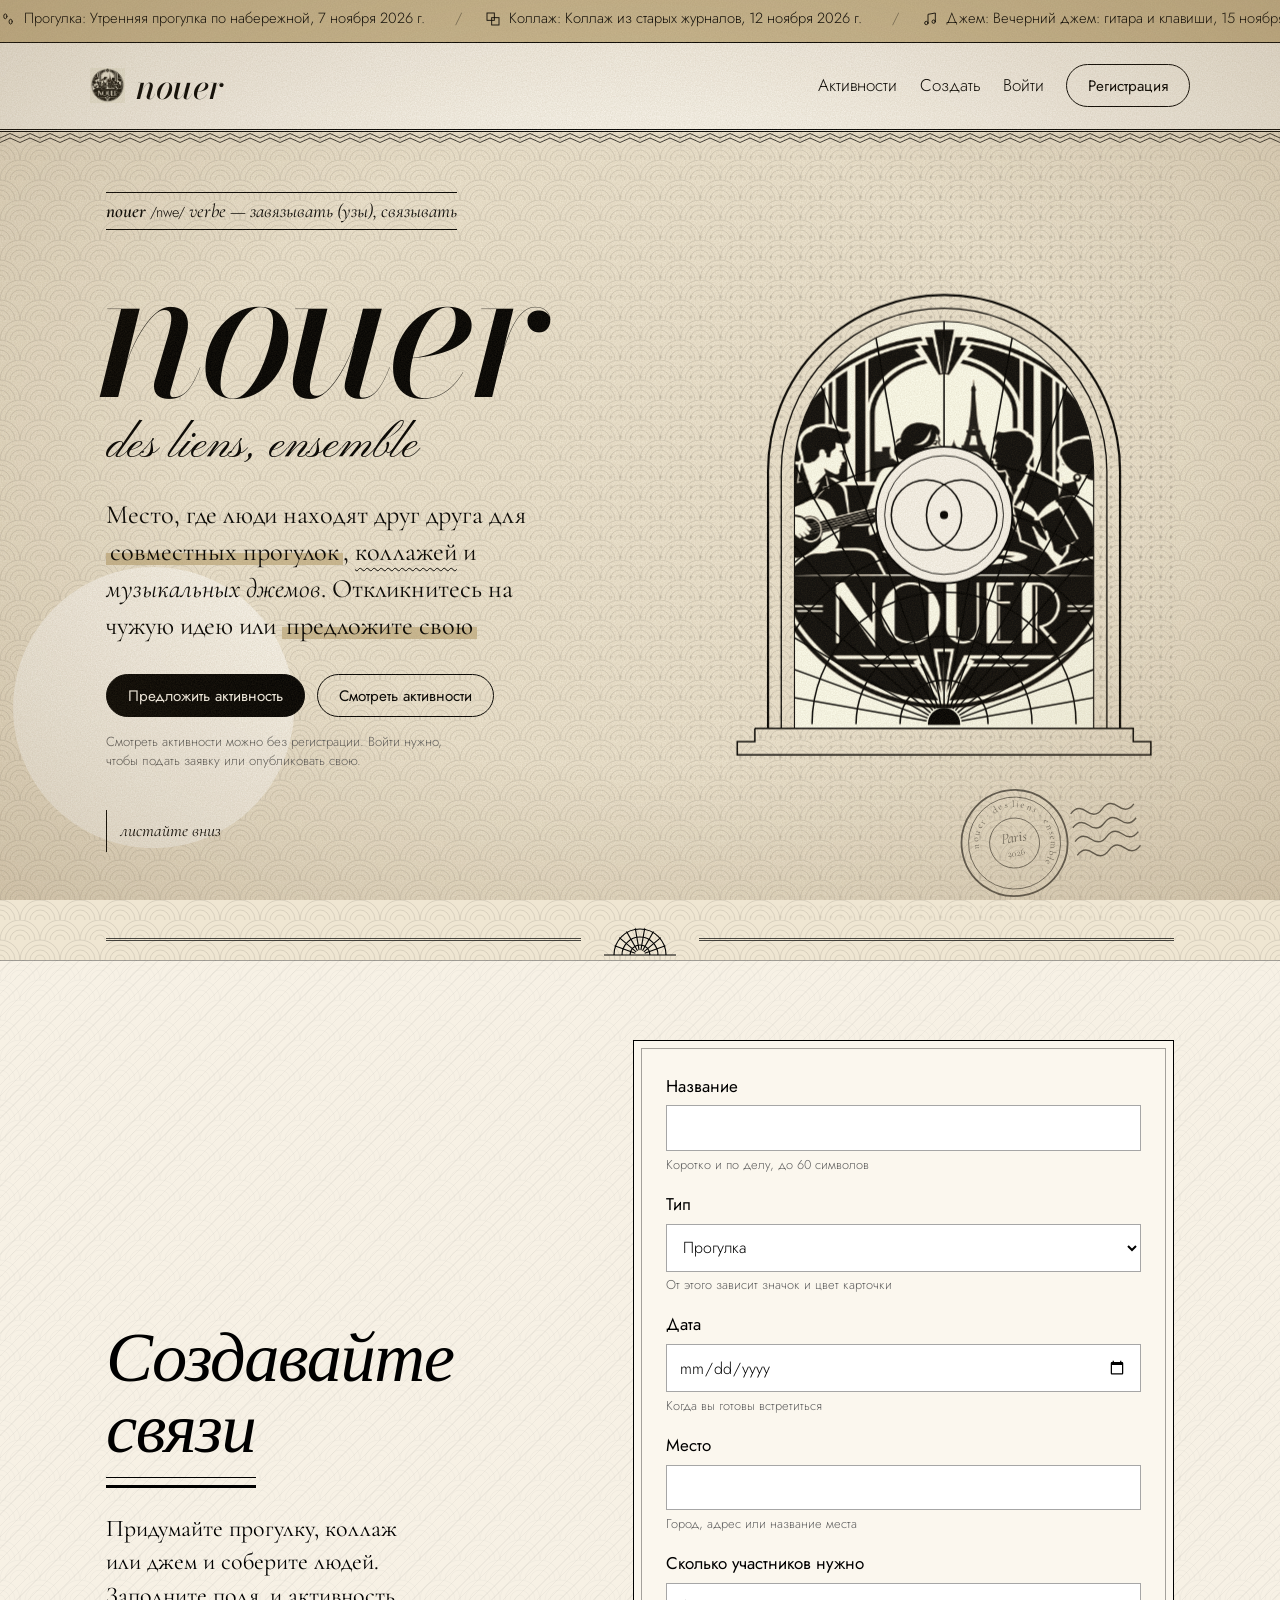
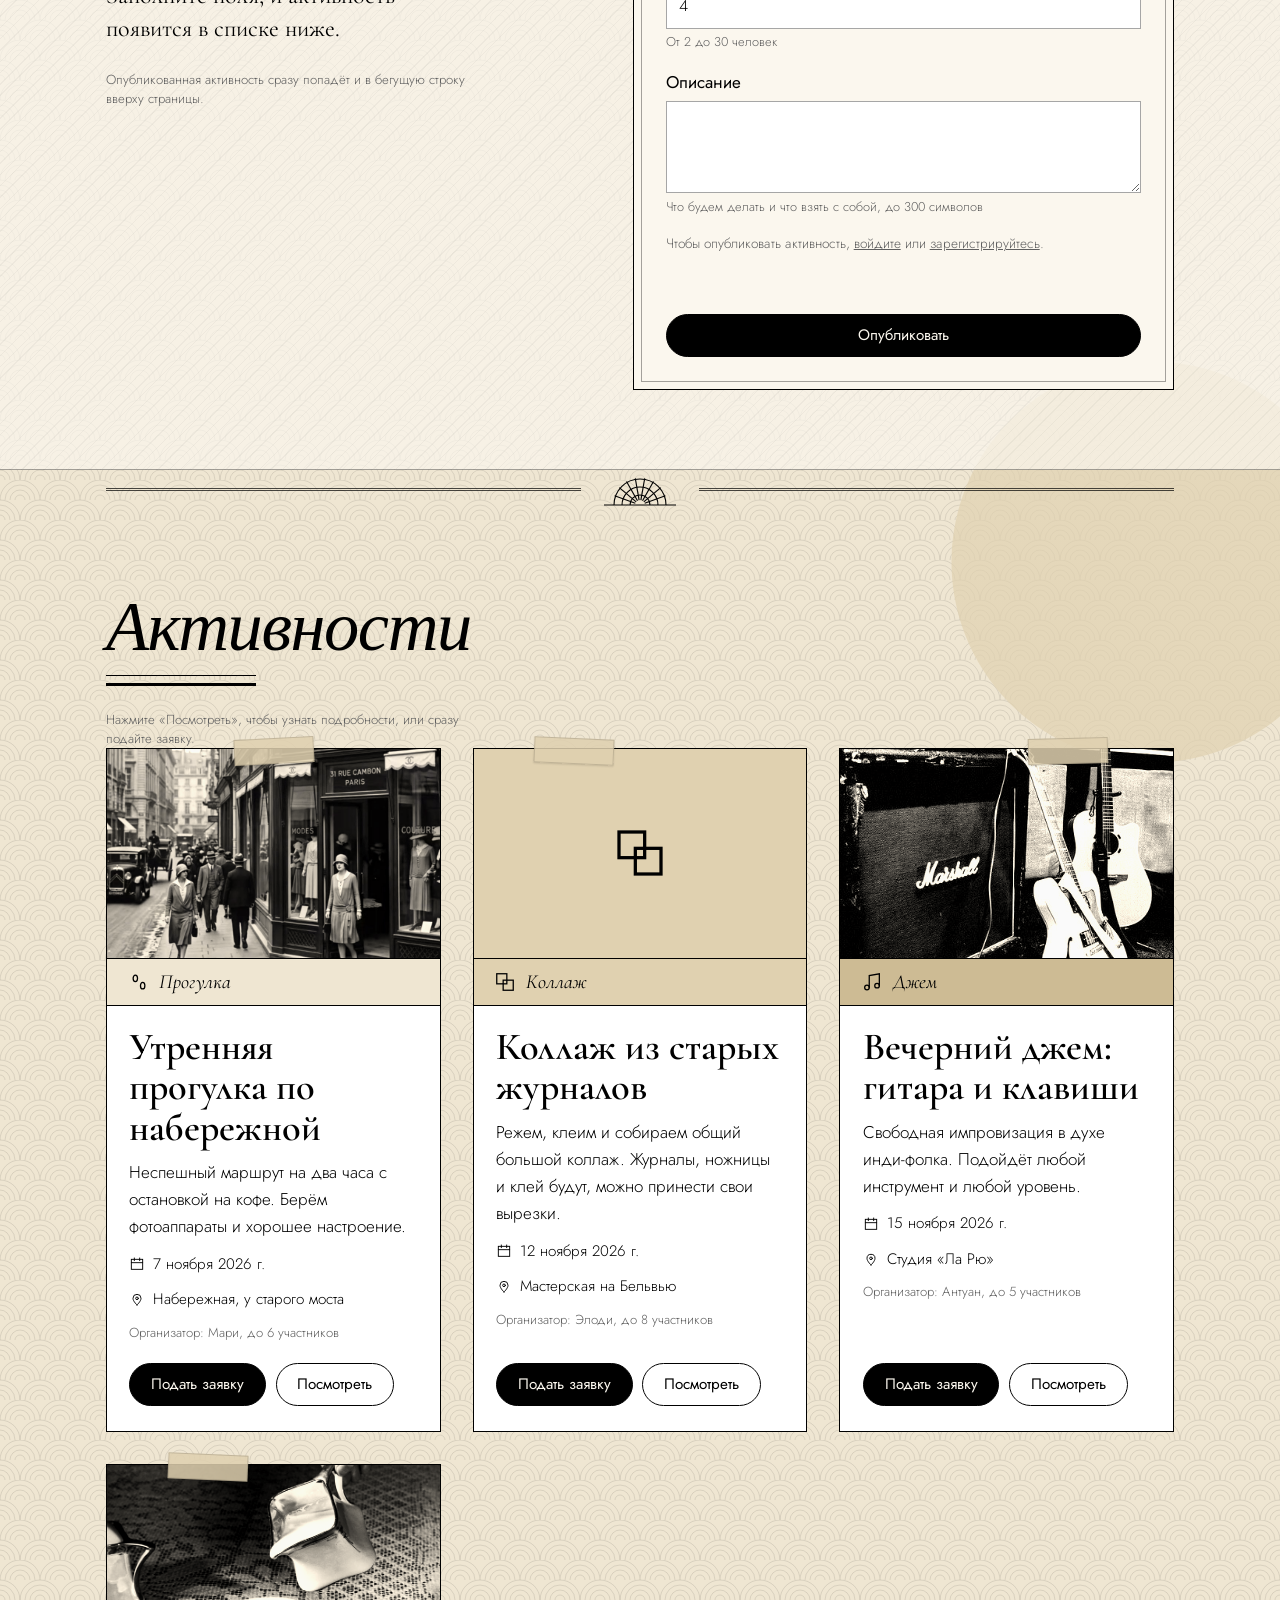
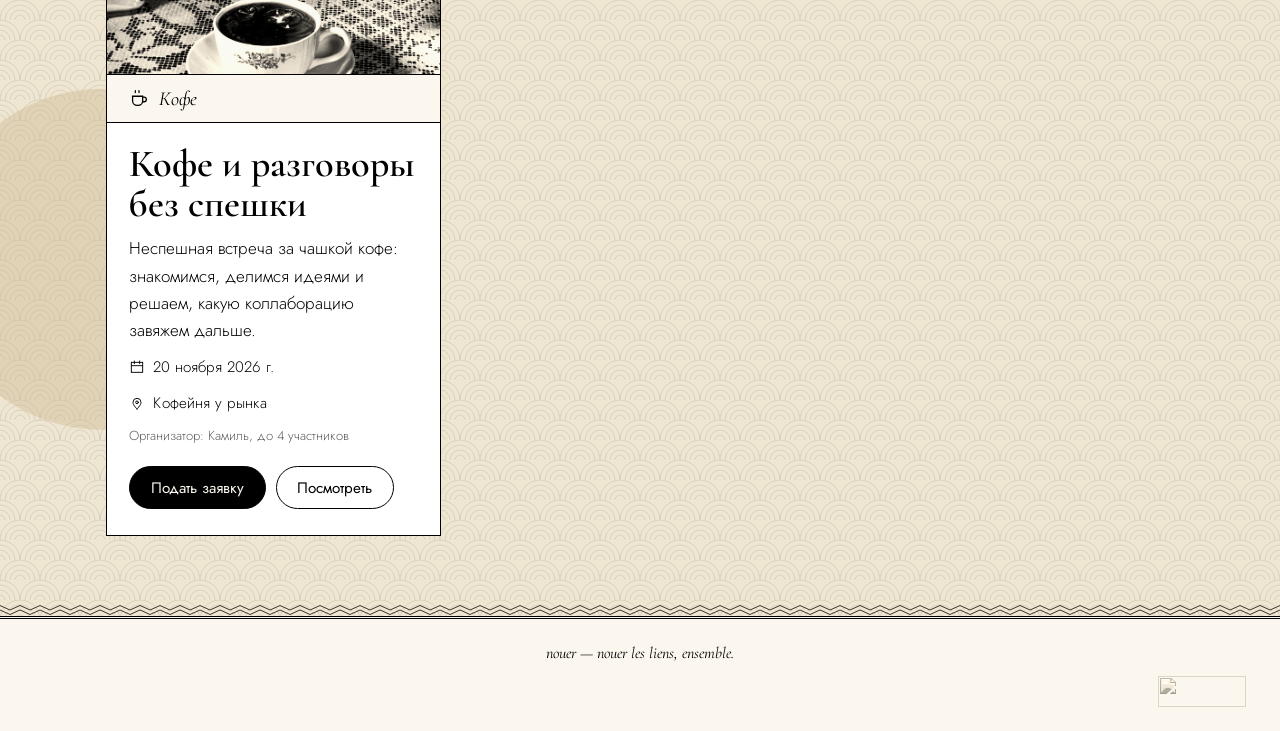
==== commit bb787c39: "Transfered Mytracker counter into head section" ====
--- a/index.html
+++ b/index.html
@@ -12,6 +12,23 @@
     <link rel="icon" href="img/favicon.png" type="image/png">
     <link rel="stylesheet" href="style.css">
     <title>Коллаборации — nouer</title>
+    <!-- Top.Mail.Ru counter -->
+    <script type="text/javascript">
+        var _tmr = window._tmr || (window._tmr = []);
+        _tmr.push({ id: "3803700", type: "pageView", start: (new Date()).getTime() });
+        (function (d, w, id) {
+            if (d.getElementById(id)) return;
+            var ts = d.createElement("script"); ts.type = "text/javascript"; ts.async = true; ts.id = id;
+            ts.src = "https://top-fwz1.mail.ru/js/code.js";
+            var f = function () { var s = d.getElementsByTagName("script")[0]; s.parentNode.insertBefore(ts, s); };
+            if (w.opera == "[object Opera]") { d.addEventListener("DOMContentLoaded", f, false); } else { f(); }
+        })(document, window, "tmr-code");
+    </script>
+    <noscript>
+        <div><img src="https://top-fwz1.mail.ru/counter?id=3803700;js=na" style="position:absolute;left:-9999px;"
+                alt="Top.Mail.Ru" /></div>
+    </noscript>
+    <!-- /Top.Mail.Ru counter -->
 </head>
 
 <body data-page="home">
@@ -215,25 +232,6 @@
                 </noscript>
                 <!-- END Top100 (Kraken) Counter -->
             </div>
-            <div class="counter">
-                <!-- Top.Mail.Ru counter -->
-                <script type="text/javascript">
-                    var _tmr = window._tmr || (window._tmr = []);
-                    _tmr.push({ id: "3803700", type: "pageView", start: (new Date()).getTime() });
-                    (function (d, w, id) {
-                        if (d.getElementById(id)) return;
-                        var ts = d.createElement("script"); ts.type = "text/javascript"; ts.async = true; ts.id = id;
-                        ts.src = "https://top-fwz1.mail.ru/js/code.js";
-                        var f = function () { var s = d.getElementsByTagName("script")[0]; s.parentNode.insertBefore(ts, s); };
-                        if (w.opera == "[object Opera]") { d.addEventListener("DOMContentLoaded", f, false); } else { f(); }
-                    })(document, window, "tmr-code");
-                </script>
-                <noscript>
-                    <div><img src="https://top-fwz1.mail.ru/counter?id=3803700;js=na"
-                            style="position:absolute;left:-9999px;" alt="Top.Mail.Ru" /></div>
-                </noscript>
-                <!-- /Top.Mail.Ru counter -->
-            </div>
         </div>
         </div>
     </footer>
